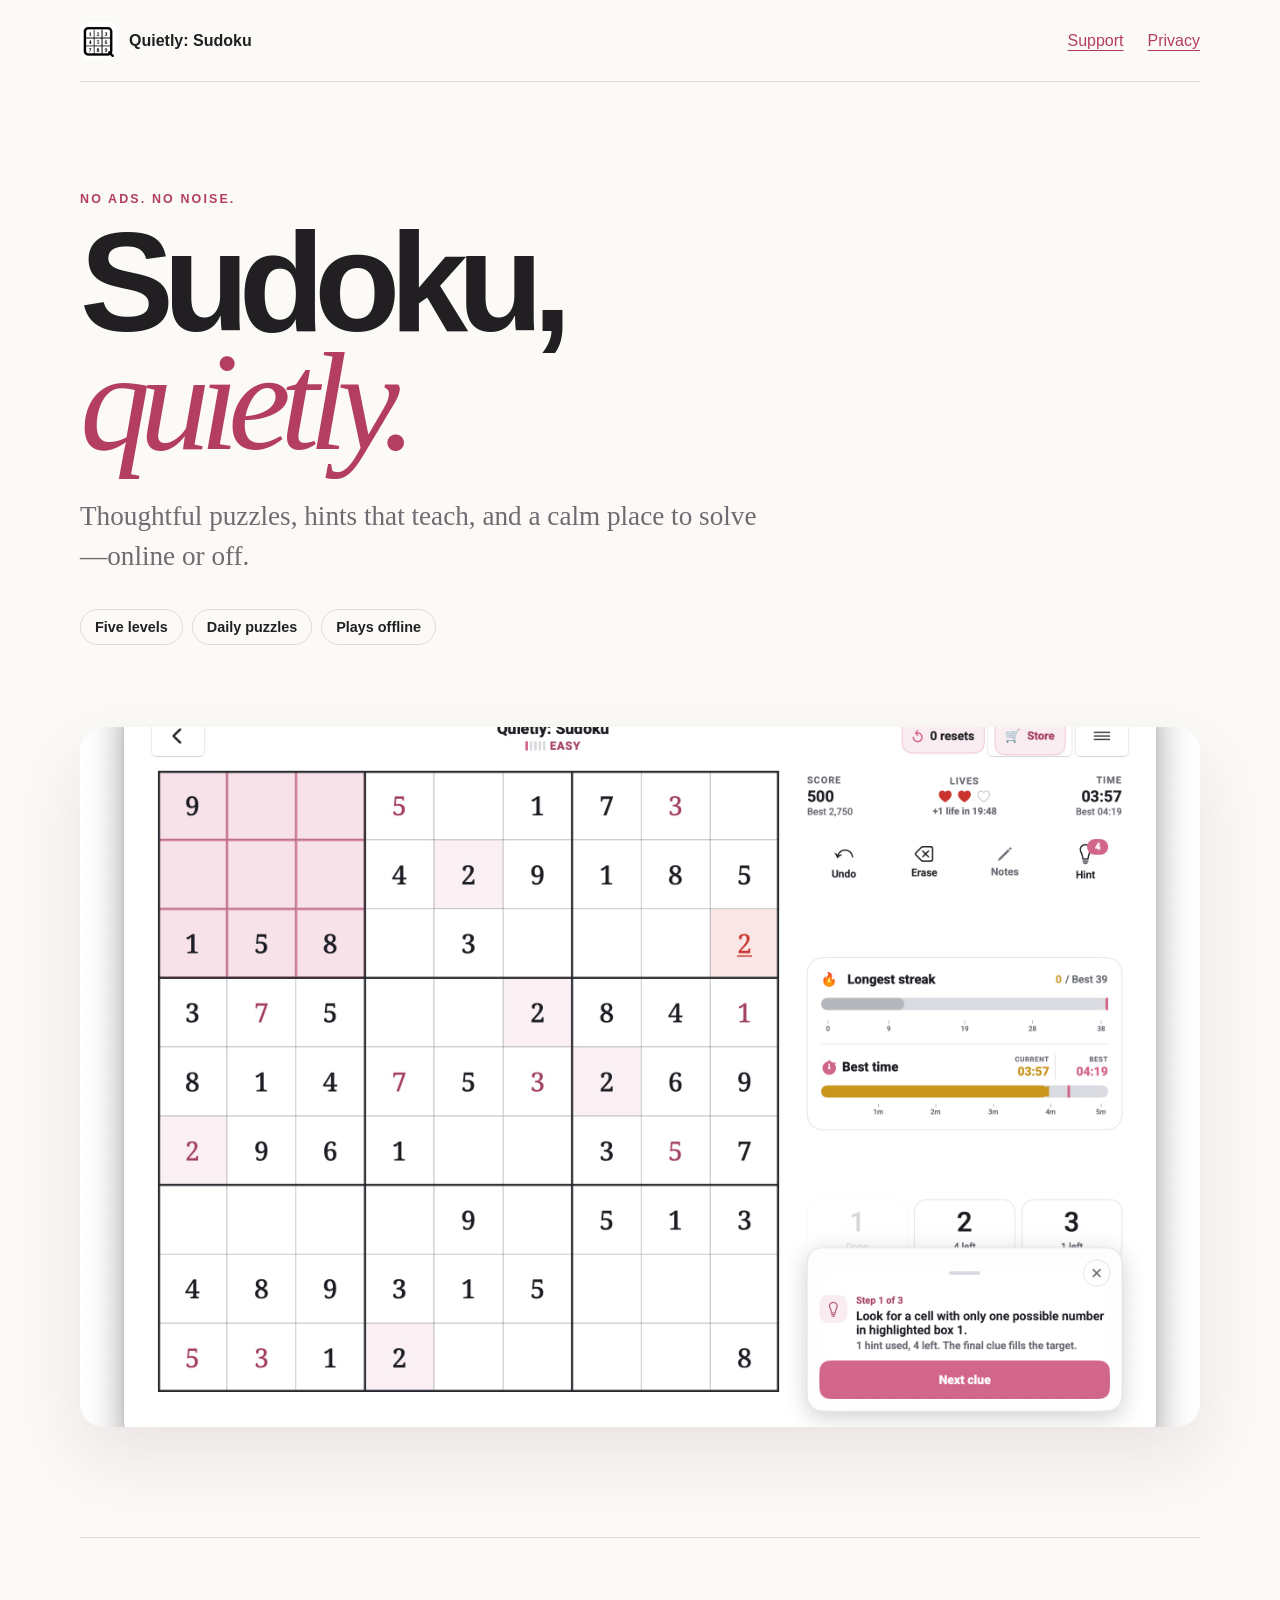
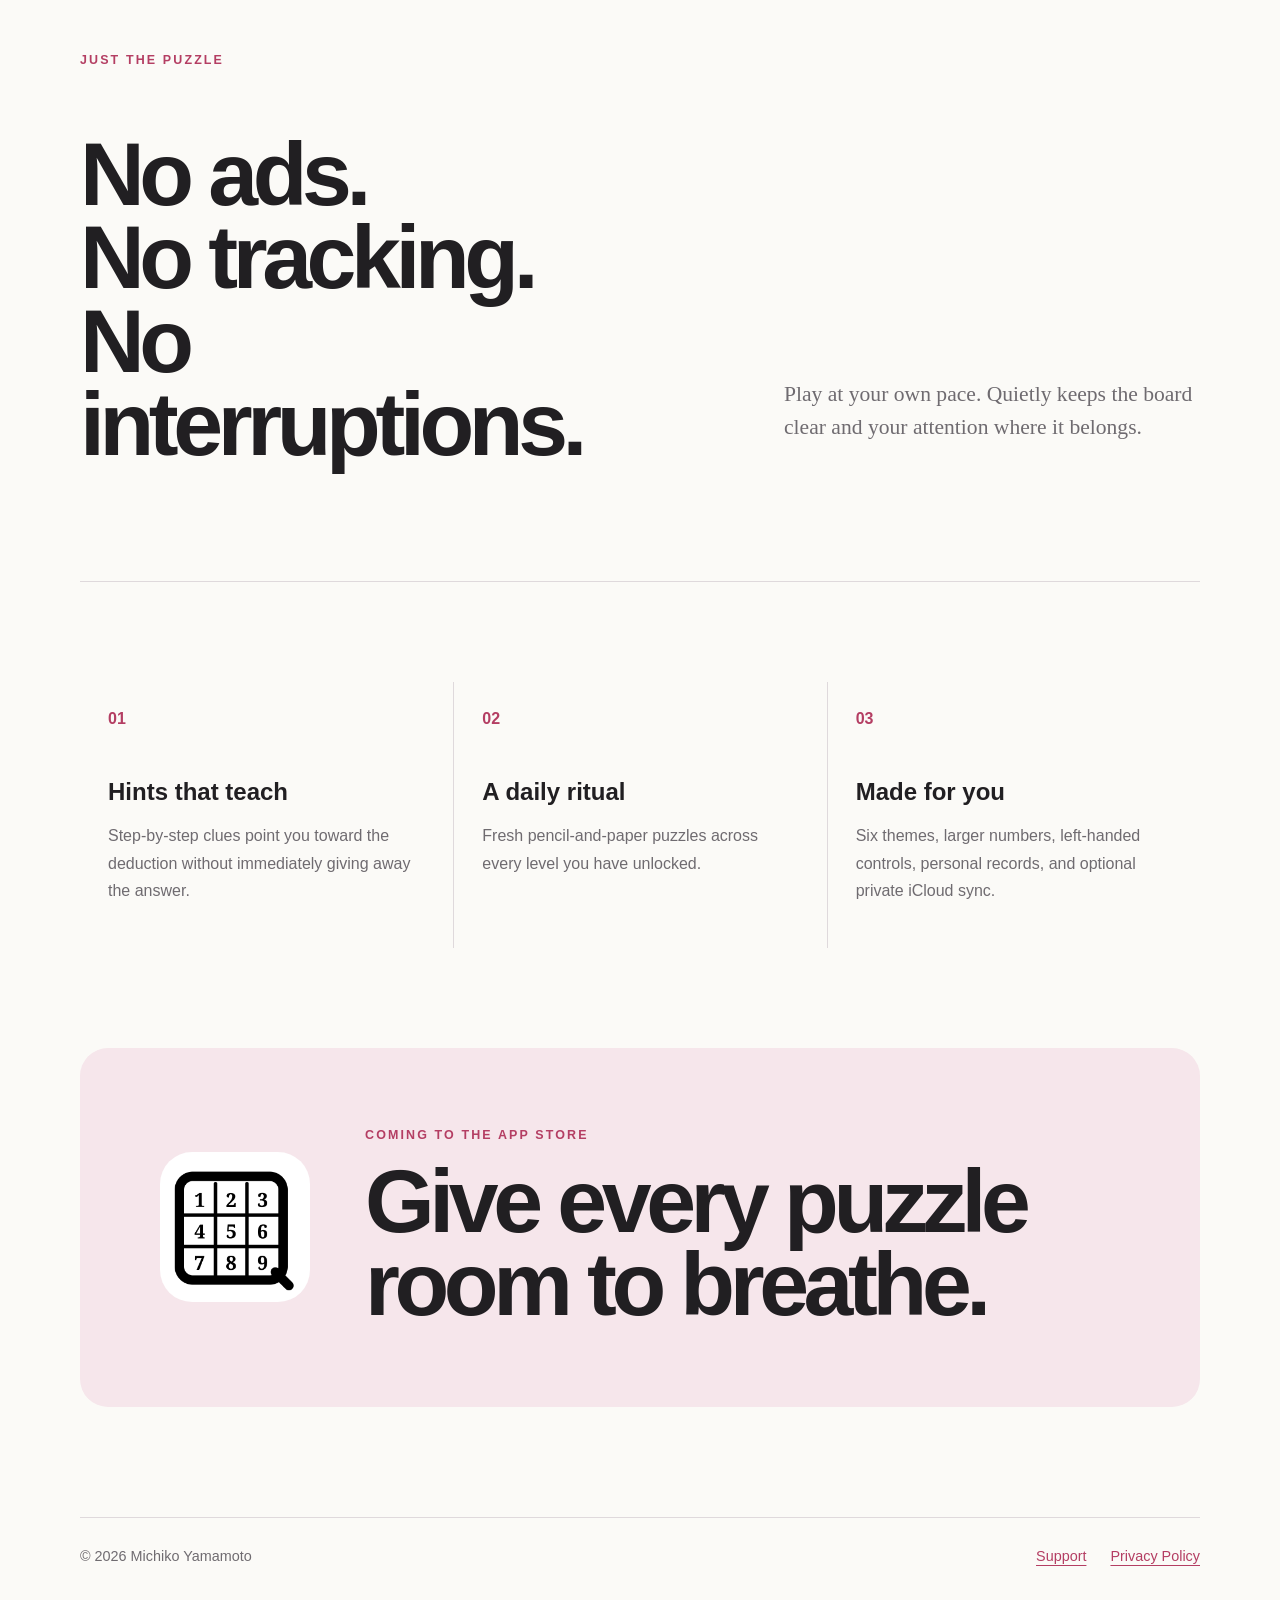
==== index.html @ ace7f901 "Add files via upload" ====
<!doctype html>
<html lang="en">
<head>
  <meta charset="utf-8">
  <meta name="viewport" content="width=device-width, initial-scale=1">
  <meta name="description" content="Quietly: Sudoku — thoughtful puzzles, helpful hints, and no ads.">
  <title>Quietly: Sudoku</title>
  <link rel="icon" href="assets/quietly-mark.png">
  <link rel="stylesheet" href="styles.css">
</head>
<body>
  <nav class="shell">
    <a class="brand" href="./"><img src="assets/quietly-mark.png" alt=""><span>Quietly: Sudoku</span></a>
    <div><a href="support/">Support</a><a href="privacy/">Privacy</a></div>
  </nav>

  <main>
    <header class="hero shell">
      <p class="eyebrow">NO ADS. NO NOISE.</p>
      <h1>Sudoku,<br><em>quietly.</em></h1>
      <p class="intro">Thoughtful puzzles, hints that teach, and a calm place to solve—online or off.</p>
      <div class="pills"><span>Five levels</span><span>Daily puzzles</span><span>Plays offline</span></div>
    </header>

    <section class="showcase shell" aria-label="Quietly Sudoku gameplay">
      <img src="assets/gameplay.jpg" alt="Quietly Sudoku game board with a progressive hint open">
    </section>

    <section class="promise shell">
      <p class="eyebrow">JUST THE PUZZLE</p>
      <h2>No ads.<br>No tracking.<br>No interruptions.</h2>
      <p>Play at your own pace. Quietly keeps the board clear and your attention where it belongs.</p>
    </section>

    <section class="features shell" aria-label="Features">
      <article><span>01</span><h3>Hints that teach</h3><p>Step-by-step clues point you toward the deduction without immediately giving away the answer.</p></article>
      <article><span>02</span><h3>A daily ritual</h3><p>Fresh pencil-and-paper puzzles across every level you have unlocked.</p></article>
      <article><span>03</span><h3>Made for you</h3><p>Six themes, larger numbers, left-handed controls, personal records, and optional private iCloud sync.</p></article>
    </section>

    <section class="closing shell">
      <img src="assets/quietly-mark.png" alt="Quietly Sudoku app icon">
      <div><p class="eyebrow">COMING TO THE APP STORE</p><h2>Give every puzzle<br>room to breathe.</h2></div>
    </section>
  </main>

  <footer class="shell"><span>© 2026 Michiko Yamamoto</span><div><a href="support/">Support</a><a href="privacy/">Privacy Policy</a></div></footer>
</body>
</html>
---- styles.css ----
:root{--paper:#fbfaf7;--ink:#211f22;--muted:#6f6b70;--pink:#b43e63;--soft:#f6e6eb;--line:#dfd9dc}*{box-sizing:border-box}html{scroll-behavior:smooth}body{margin:0;background:var(--paper);color:var(--ink);font-family:ui-sans-serif,-apple-system,BlinkMacSystemFont,"Segoe UI",sans-serif}.shell{width:min(1120px,calc(100% - 40px));margin-inline:auto}nav{height:82px;display:flex;align-items:center;justify-content:space-between;border-bottom:1px solid var(--line)}nav div,footer div{display:flex;gap:24px}a{color:var(--pink);text-underline-offset:4px}.brand{display:flex;align-items:center;gap:11px;color:var(--ink);text-decoration:none;font-weight:800}.brand img{width:38px;height:38px;border-radius:9px}.hero{padding:110px 0 82px}.eyebrow{margin:0 0 18px;color:var(--pink);font-size:.78rem;font-weight:900;letter-spacing:.17em}.hero h1,.text-page h1{max-width:900px;margin:0;font-size:clamp(4rem,11vw,8.8rem);line-height:.84;letter-spacing:-.075em}.hero h1 em{color:var(--pink);font-family:Georgia,serif;font-weight:400}.intro{max-width:700px;margin:34px 0 0;color:var(--muted);font-family:Georgia,serif;font-size:clamp(1.25rem,2.5vw,1.7rem);line-height:1.5}.pills{display:flex;flex-wrap:wrap;gap:9px;margin-top:32px}.pills span{border:1px solid var(--line);border-radius:999px;padding:9px 14px;font-weight:700;font-size:.9rem}.showcase{padding-bottom:110px}.showcase img{display:block;width:100%;border-radius:24px;box-shadow:0 30px 70px #6d42541f}.promise{display:grid;grid-template-columns:1.2fr .8fr;gap:80px;padding:115px 0;border-top:1px solid var(--line);border-bottom:1px solid var(--line)}.promise .eyebrow{grid-column:1/-1;margin-bottom:-40px}.promise h2,.closing h2{margin:0;font-size:clamp(3rem,7vw,6rem);line-height:.93;letter-spacing:-.06em}.promise>p:last-child{align-self:end;color:var(--muted);font-family:Georgia,serif;font-size:1.35rem;line-height:1.55}.features{display:grid;grid-template-columns:repeat(3,1fr);padding:100px 0}.features article{padding:28px;border-left:1px solid var(--line)}.features article:first-child{border-left:0}.features span{color:var(--pink);font-weight:900}.features h3{font-size:1.5rem;margin:50px 0 12px}.features p,.policy p,.faq p{color:var(--muted);line-height:1.7}.closing{display:flex;align-items:center;gap:55px;padding:80px;border-radius:28px;background:var(--soft);margin-bottom:110px}.closing img{width:150px;border-radius:32px}.text-page{max-width:880px;padding:95px 0 110px}.text-page header{padding-bottom:70px;border-bottom:1px solid var(--line)}.text-page h1{font-size:clamp(3.5rem,8vw,7rem)}.faq article,.policy section{padding-top:44px}.faq h2,.policy h2{font-size:1.45rem;margin:0 0 9px}.faq p,.policy p{font-family:Georgia,serif;font-size:1.08rem}.policy h2{margin-top:42px}.policy section>p:first-child{font-size:1.25rem;color:var(--ink)}footer{display:flex;justify-content:space-between;padding:30px 0 44px;border-top:1px solid var(--line);color:var(--muted);font-size:.9rem}@media(max-width:760px){.shell{width:min(100% - 28px,1120px)}nav{height:70px}.hero{padding:78px 0 58px}.showcase{padding-bottom:75px}.promise{grid-template-columns:1fr;gap:28px;padding:75px 0}.promise .eyebrow{margin:0}.features{grid-template-columns:1fr;padding:55px 0}.features article{border-left:0;border-top:1px solid var(--line);padding:30px 0}.features h3{margin-top:25px}.closing{padding:35px;gap:25px;align-items:flex-start;flex-direction:column}.closing img{width:90px}.text-page{padding:70px 0}footer{gap:18px;flex-direction:column}}
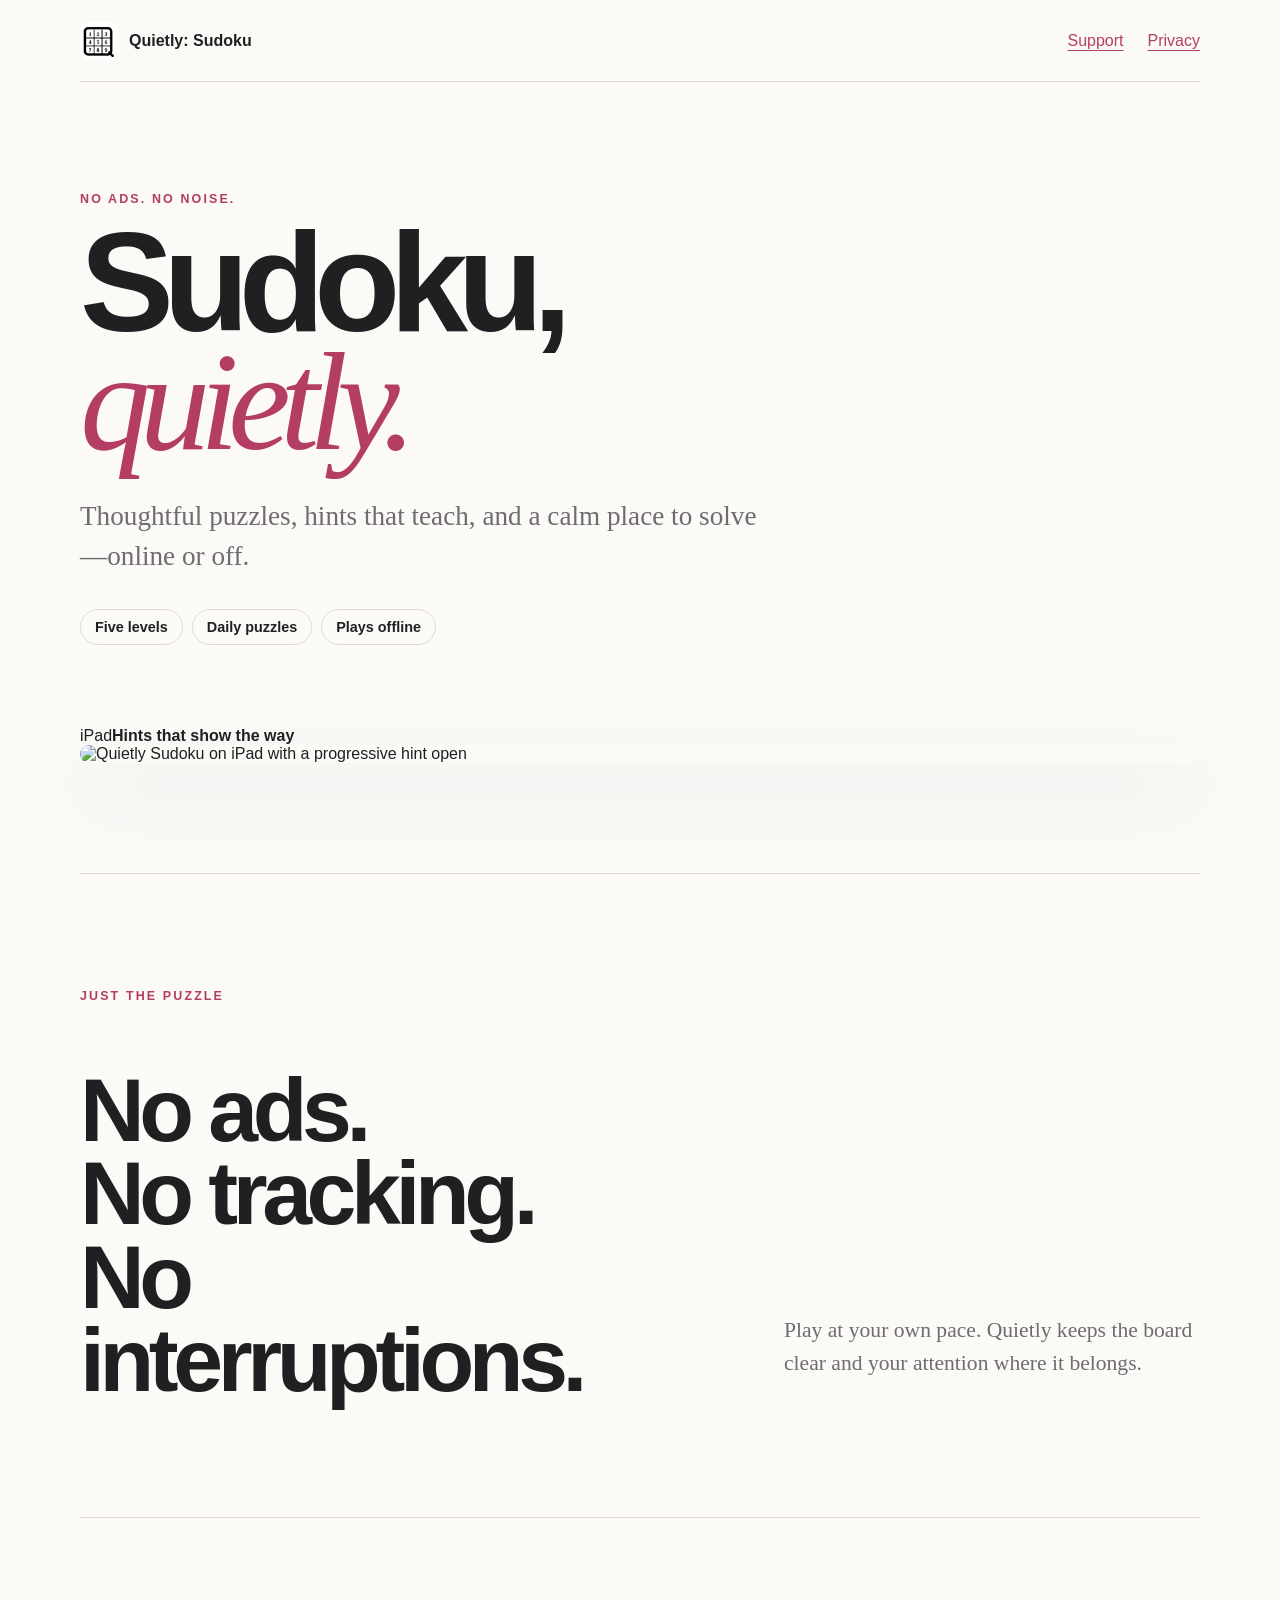
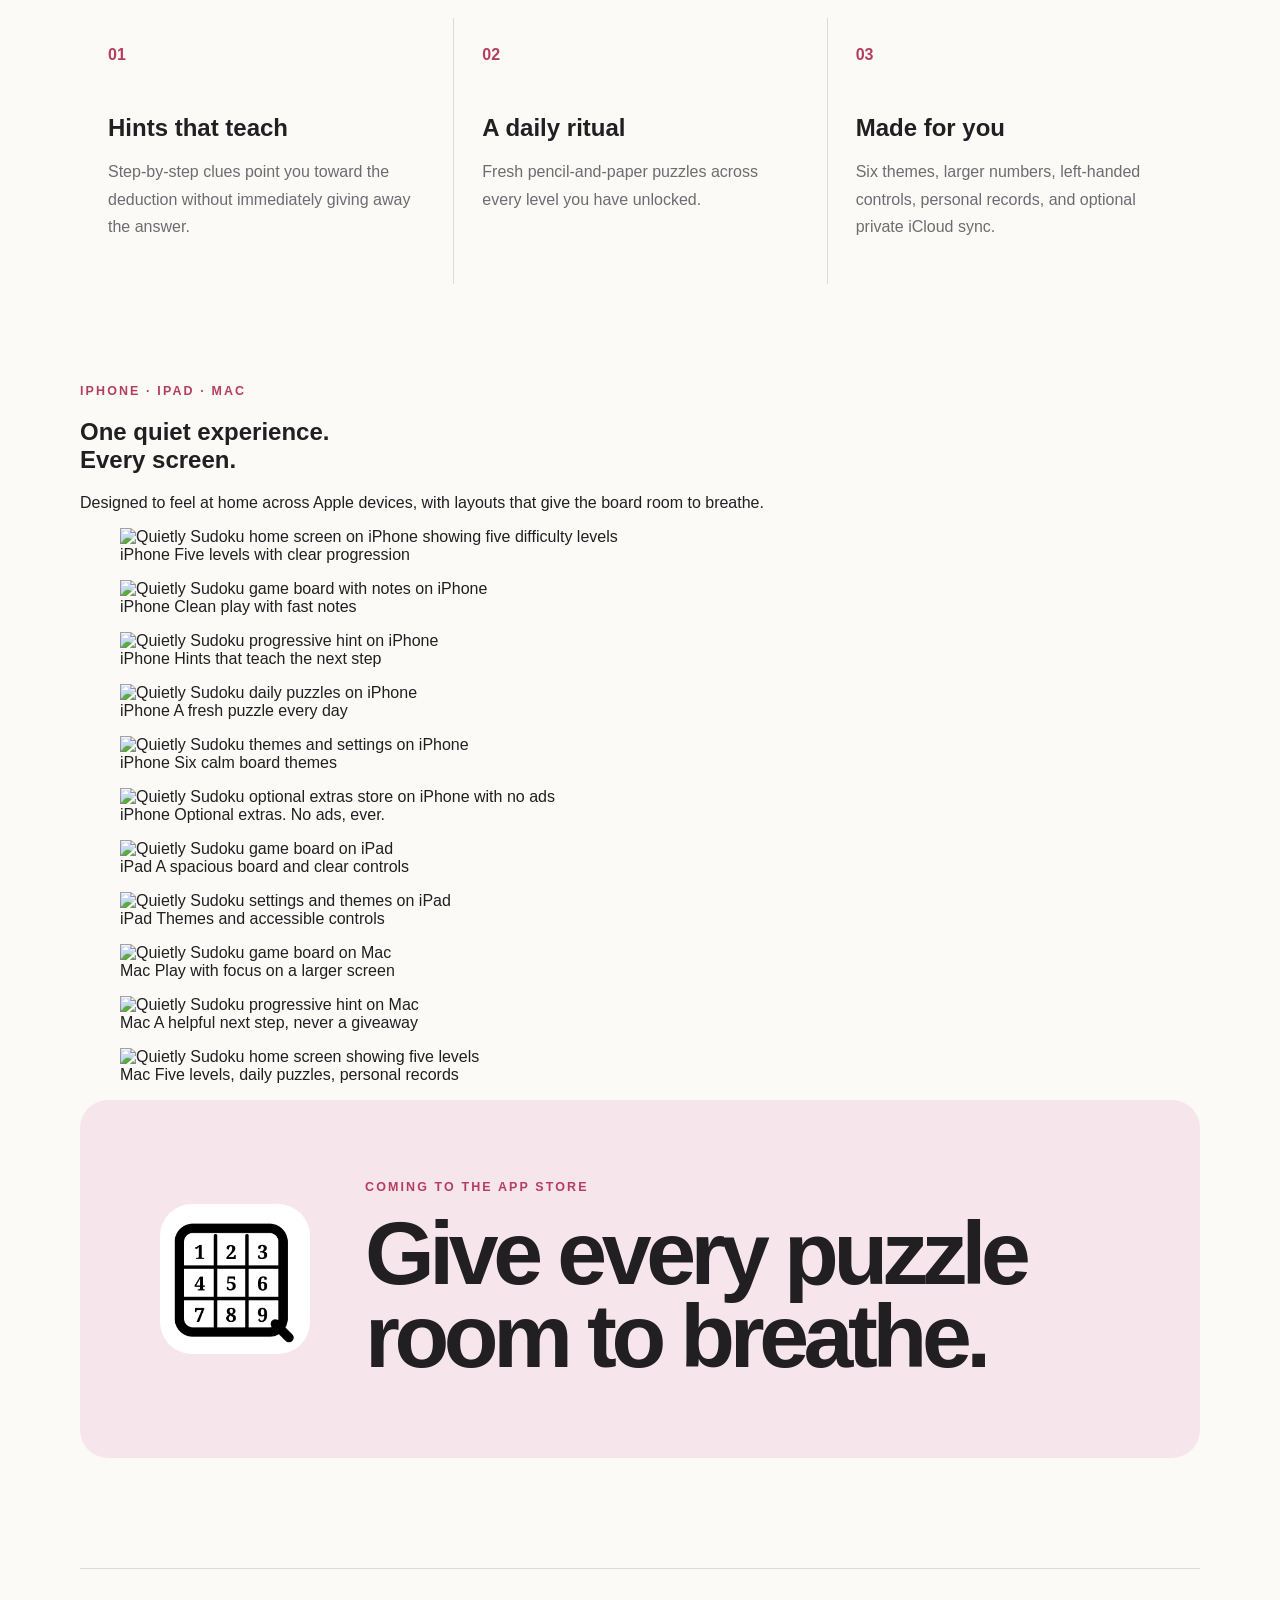
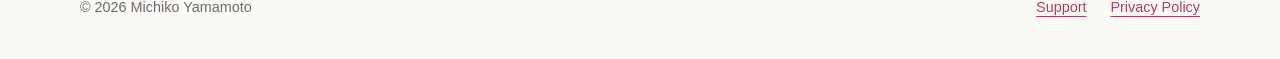
==== commit 0222f7cd: "Add files via upload" ====
--- a/index.html
+++ b/index.html
@@ -7,6 +7,7 @@
   <title>Quietly: Sudoku</title>
   <link rel="icon" href="assets/quietly-mark.png">
   <link rel="stylesheet" href="styles.css">
+  <link rel="stylesheet" href="phone-gallery.css">
 </head>
 <body>
   <nav class="shell">
@@ -23,7 +24,8 @@
     </header>
 
     <section class="showcase shell" aria-label="Quietly Sudoku gameplay">
-      <img src="assets/gameplay.jpg" alt="Quietly Sudoku game board with a progressive hint open">
+      <div class="shot-label"><span>iPad</span><strong>Hints that show the way</strong></div>
+      <img src="assets/screenshots/ipad-hint.png" alt="Quietly Sudoku on iPad with a progressive hint open">
     </section>
 
     <section class="promise shell">
@@ -38,6 +40,26 @@
       <article><span>03</span><h3>Made for you</h3><p>Six themes, larger numbers, left-handed controls, personal records, and optional private iCloud sync.</p></article>
     </section>
 
+    <section class="gallery shell" aria-labelledby="gallery-title">
+      <div class="gallery-heading">
+        <div><p class="eyebrow">IPHONE · IPAD · MAC</p><h2 id="gallery-title">One quiet experience.<br>Every screen.</h2></div>
+        <p>Designed to feel at home across Apple devices, with layouts that give the board room to breathe.</p>
+      </div>
+      <div class="gallery-grid">
+        <figure class="phone"><img src="assets/screenshots/iphone-home.png" alt="Quietly Sudoku home screen on iPhone showing five difficulty levels"><figcaption><span>iPhone</span> Five levels with clear progression</figcaption></figure>
+        <figure class="phone"><img src="assets/screenshots/iphone-game.png" alt="Quietly Sudoku game board with notes on iPhone"><figcaption><span>iPhone</span> Clean play with fast notes</figcaption></figure>
+        <figure class="phone"><img src="assets/screenshots/iphone-hint.png" alt="Quietly Sudoku progressive hint on iPhone"><figcaption><span>iPhone</span> Hints that teach the next step</figcaption></figure>
+        <figure class="phone"><img src="assets/screenshots/iphone-daily.png" alt="Quietly Sudoku daily puzzles on iPhone"><figcaption><span>iPhone</span> A fresh puzzle every day</figcaption></figure>
+        <figure class="phone"><img src="assets/screenshots/iphone-settings.png" alt="Quietly Sudoku themes and settings on iPhone"><figcaption><span>iPhone</span> Six calm board themes</figcaption></figure>
+        <figure class="phone"><img src="assets/screenshots/iphone-store.png" alt="Quietly Sudoku optional extras store on iPhone with no ads"><figcaption><span>iPhone</span> Optional extras. No ads, ever.</figcaption></figure>
+        <figure><img src="assets/screenshots/ipad-game.png" alt="Quietly Sudoku game board on iPad"><figcaption><span>iPad</span> A spacious board and clear controls</figcaption></figure>
+        <figure><img src="assets/screenshots/ipad-settings.png" alt="Quietly Sudoku settings and themes on iPad"><figcaption><span>iPad</span> Themes and accessible controls</figcaption></figure>
+        <figure><img src="assets/screenshots/mac-game.png" alt="Quietly Sudoku game board on Mac"><figcaption><span>Mac</span> Play with focus on a larger screen</figcaption></figure>
+        <figure><img src="assets/screenshots/mac-hint.png" alt="Quietly Sudoku progressive hint on Mac"><figcaption><span>Mac</span> A helpful next step, never a giveaway</figcaption></figure>
+        <figure class="tall"><img src="assets/screenshots/mac-home.png" alt="Quietly Sudoku home screen showing five levels"><figcaption><span>Mac</span> Five levels, daily puzzles, personal records</figcaption></figure>
+      </div>
+    </section>
+
     <section class="closing shell">
       <img src="assets/quietly-mark.png" alt="Quietly Sudoku app icon">
       <div><p class="eyebrow">COMING TO THE APP STORE</p><h2>Give every puzzle<br>room to breathe.</h2></div>
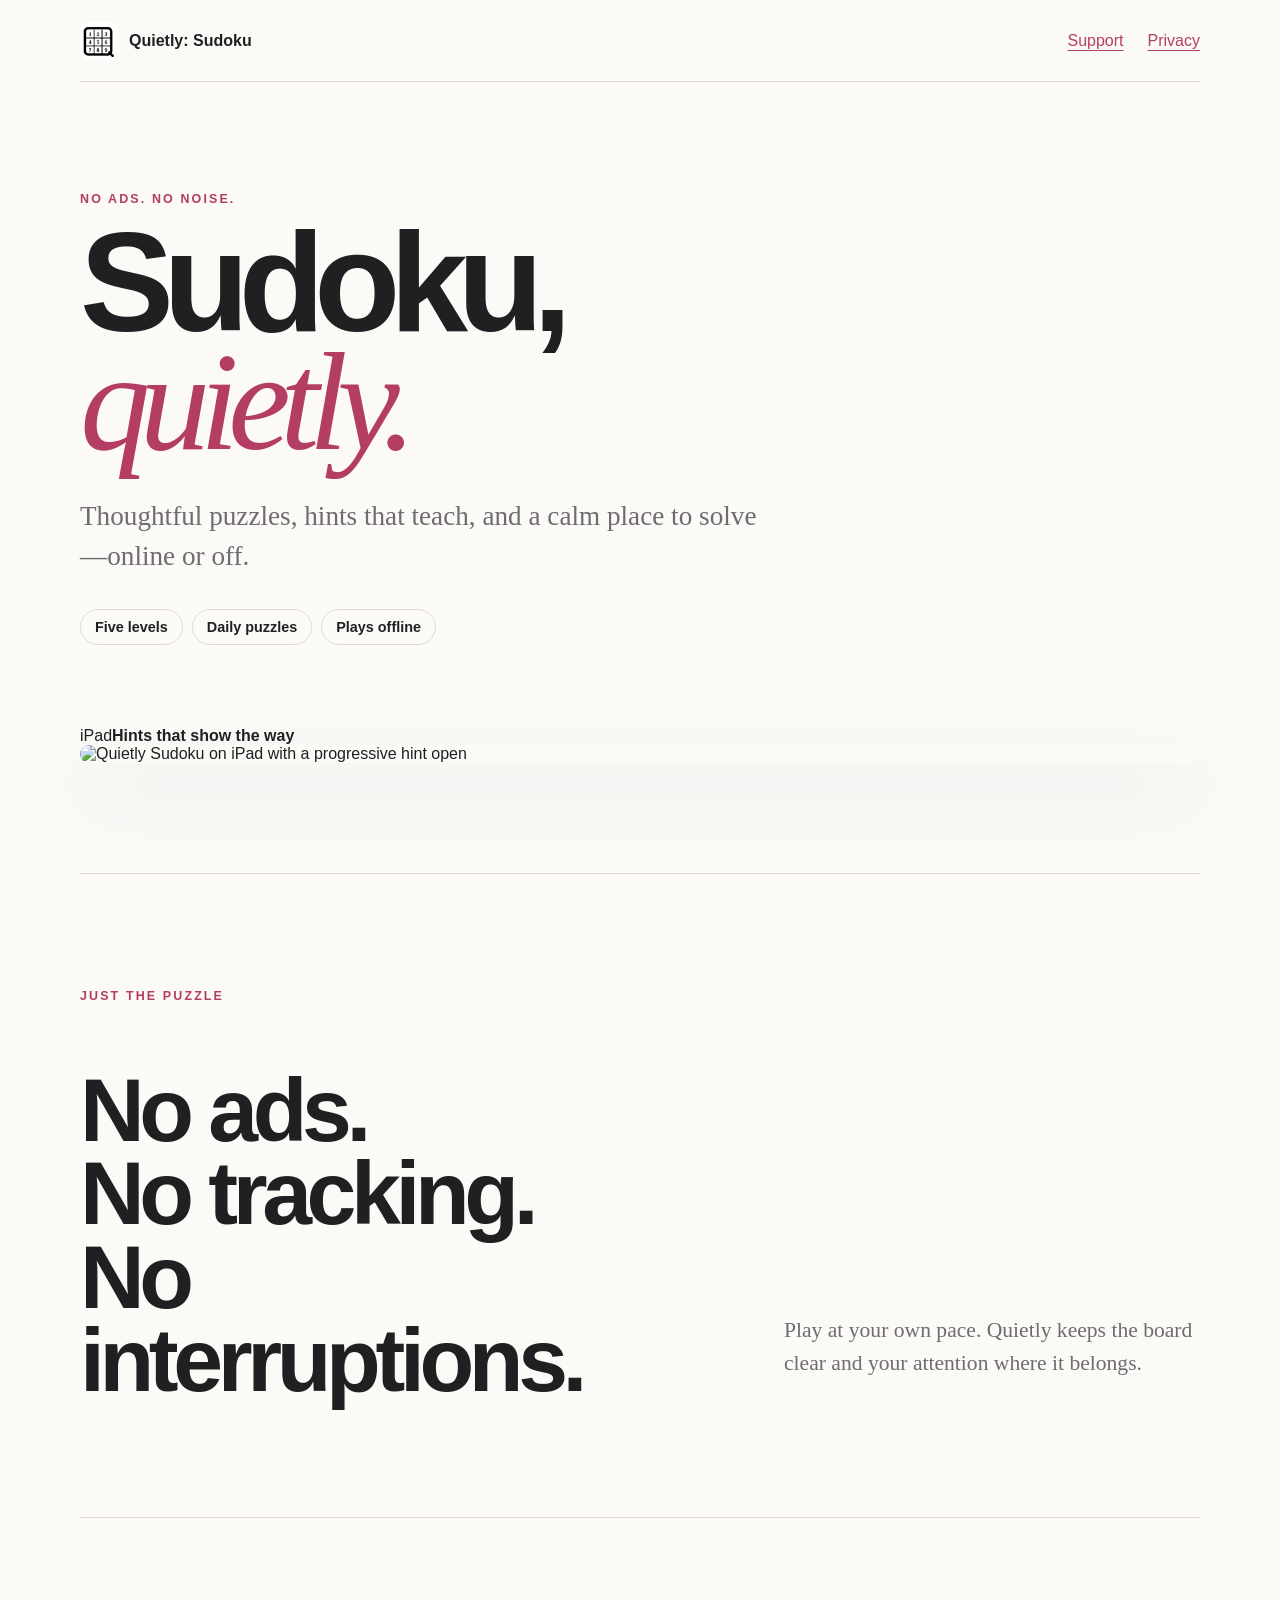
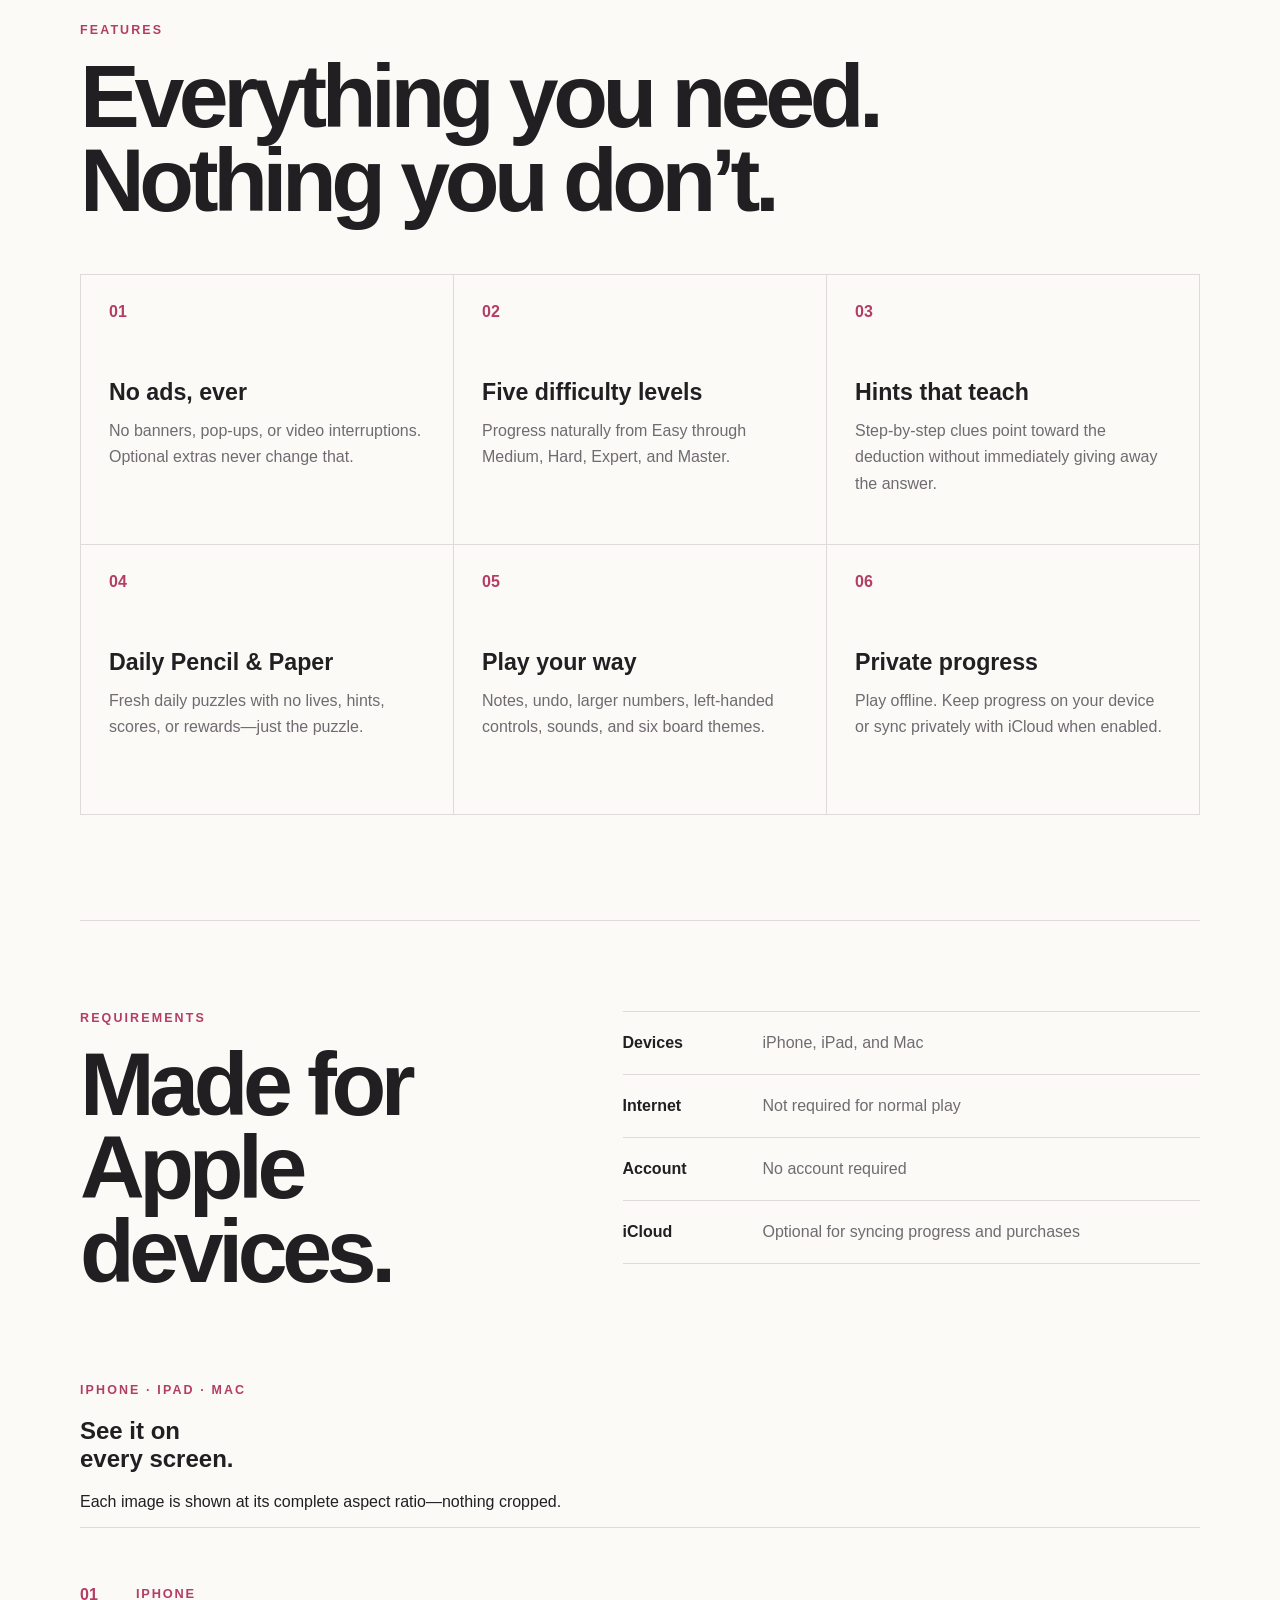
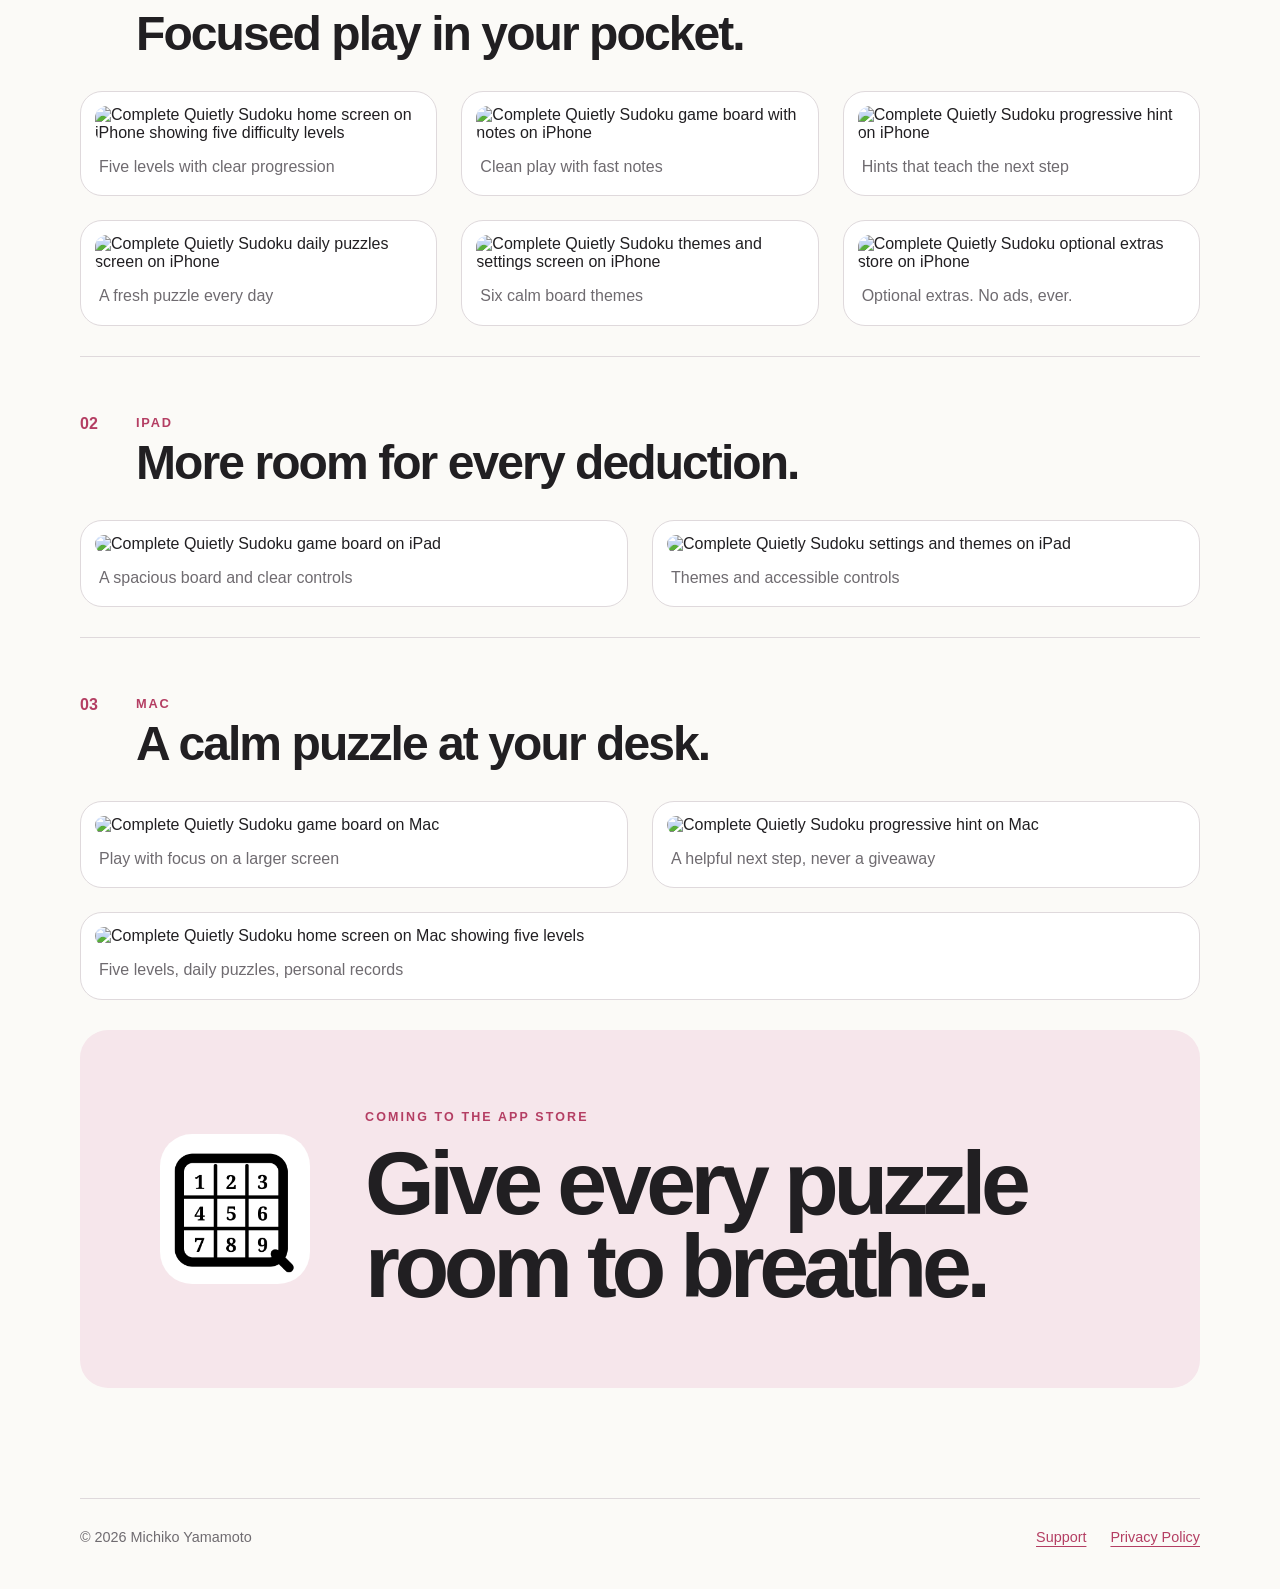
==== commit 97849c47: "Add files via upload" ====
--- a/index.html
+++ b/index.html
@@ -34,30 +34,62 @@
       <p>Play at your own pace. Quietly keeps the board clear and your attention where it belongs.</p>
     </section>
 
-    <section class="features shell" aria-label="Features">
-      <article><span>01</span><h3>Hints that teach</h3><p>Step-by-step clues point you toward the deduction without immediately giving away the answer.</p></article>
-      <article><span>02</span><h3>A daily ritual</h3><p>Fresh pencil-and-paper puzzles across every level you have unlocked.</p></article>
-      <article><span>03</span><h3>Made for you</h3><p>Six themes, larger numbers, left-handed controls, personal records, and optional private iCloud sync.</p></article>
+    <section class="feature-section shell" aria-labelledby="features-title">
+      <div class="section-heading">
+        <p class="eyebrow">FEATURES</p>
+        <h2 id="features-title">Everything you need.<br>Nothing you don’t.</h2>
+      </div>
+      <div class="feature-grid">
+        <article><span>01</span><h3>No ads, ever</h3><p>No banners, pop-ups, or video interruptions. Optional extras never change that.</p></article>
+        <article><span>02</span><h3>Five difficulty levels</h3><p>Progress naturally from Easy through Medium, Hard, Expert, and Master.</p></article>
+        <article><span>03</span><h3>Hints that teach</h3><p>Step-by-step clues point toward the deduction without immediately giving away the answer.</p></article>
+        <article><span>04</span><h3>Daily Pencil &amp; Paper</h3><p>Fresh daily puzzles with no lives, hints, scores, or rewards—just the puzzle.</p></article>
+        <article><span>05</span><h3>Play your way</h3><p>Notes, undo, larger numbers, left-handed controls, sounds, and six board themes.</p></article>
+        <article><span>06</span><h3>Private progress</h3><p>Play offline. Keep progress on your device or sync privately with iCloud when enabled.</p></article>
+      </div>
+    </section>
+
+    <section class="requirements shell" aria-labelledby="requirements-title">
+      <div><p class="eyebrow">REQUIREMENTS</p><h2 id="requirements-title">Made for Apple devices.</h2></div>
+      <ul>
+        <li><strong>Devices</strong><span>iPhone, iPad, and Mac</span></li>
+        <li><strong>Internet</strong><span>Not required for normal play</span></li>
+        <li><strong>Account</strong><span>No account required</span></li>
+        <li><strong>iCloud</strong><span>Optional for syncing progress and purchases</span></li>
+      </ul>
     </section>
 
     <section class="gallery shell" aria-labelledby="gallery-title">
-      <div class="gallery-heading">
-        <div><p class="eyebrow">IPHONE · IPAD · MAC</p><h2 id="gallery-title">One quiet experience.<br>Every screen.</h2></div>
-        <p>Designed to feel at home across Apple devices, with layouts that give the board room to breathe.</p>
-      </div>
-      <div class="gallery-grid">
-        <figure class="phone"><img src="assets/screenshots/iphone-home.png" alt="Quietly Sudoku home screen on iPhone showing five difficulty levels"><figcaption><span>iPhone</span> Five levels with clear progression</figcaption></figure>
-        <figure class="phone"><img src="assets/screenshots/iphone-game.png" alt="Quietly Sudoku game board with notes on iPhone"><figcaption><span>iPhone</span> Clean play with fast notes</figcaption></figure>
-        <figure class="phone"><img src="assets/screenshots/iphone-hint.png" alt="Quietly Sudoku progressive hint on iPhone"><figcaption><span>iPhone</span> Hints that teach the next step</figcaption></figure>
-        <figure class="phone"><img src="assets/screenshots/iphone-daily.png" alt="Quietly Sudoku daily puzzles on iPhone"><figcaption><span>iPhone</span> A fresh puzzle every day</figcaption></figure>
-        <figure class="phone"><img src="assets/screenshots/iphone-settings.png" alt="Quietly Sudoku themes and settings on iPhone"><figcaption><span>iPhone</span> Six calm board themes</figcaption></figure>
-        <figure class="phone"><img src="assets/screenshots/iphone-store.png" alt="Quietly Sudoku optional extras store on iPhone with no ads"><figcaption><span>iPhone</span> Optional extras. No ads, ever.</figcaption></figure>
-        <figure><img src="assets/screenshots/ipad-game.png" alt="Quietly Sudoku game board on iPad"><figcaption><span>iPad</span> A spacious board and clear controls</figcaption></figure>
-        <figure><img src="assets/screenshots/ipad-settings.png" alt="Quietly Sudoku settings and themes on iPad"><figcaption><span>iPad</span> Themes and accessible controls</figcaption></figure>
-        <figure><img src="assets/screenshots/mac-game.png" alt="Quietly Sudoku game board on Mac"><figcaption><span>Mac</span> Play with focus on a larger screen</figcaption></figure>
-        <figure><img src="assets/screenshots/mac-hint.png" alt="Quietly Sudoku progressive hint on Mac"><figcaption><span>Mac</span> A helpful next step, never a giveaway</figcaption></figure>
-        <figure class="tall"><img src="assets/screenshots/mac-home.png" alt="Quietly Sudoku home screen showing five levels"><figcaption><span>Mac</span> Five levels, daily puzzles, personal records</figcaption></figure>
-      </div>
+      <div class="gallery-heading"><div><p class="eyebrow">IPHONE · IPAD · MAC</p><h2 id="gallery-title">See it on<br>every screen.</h2></div><p>Each image is shown at its complete aspect ratio—nothing cropped.</p></div>
+
+      <section class="device-group" aria-labelledby="iphone-title">
+        <div class="device-heading"><span>01</span><div><p>iPhone</p><h3 id="iphone-title">Focused play in your pocket.</h3></div></div>
+        <div class="phone-grid">
+          <figure><img loading="lazy" src="assets/screenshots/iphone-home.png" alt="Complete Quietly Sudoku home screen on iPhone showing five difficulty levels"><figcaption>Five levels with clear progression</figcaption></figure>
+          <figure><img loading="lazy" src="assets/screenshots/iphone-game.png" alt="Complete Quietly Sudoku game board with notes on iPhone"><figcaption>Clean play with fast notes</figcaption></figure>
+          <figure><img loading="lazy" src="assets/screenshots/iphone-hint.png" alt="Complete Quietly Sudoku progressive hint on iPhone"><figcaption>Hints that teach the next step</figcaption></figure>
+          <figure><img loading="lazy" src="assets/screenshots/iphone-daily.png" alt="Complete Quietly Sudoku daily puzzles screen on iPhone"><figcaption>A fresh puzzle every day</figcaption></figure>
+          <figure><img loading="lazy" src="assets/screenshots/iphone-settings.png" alt="Complete Quietly Sudoku themes and settings screen on iPhone"><figcaption>Six calm board themes</figcaption></figure>
+          <figure><img loading="lazy" src="assets/screenshots/iphone-store.png" alt="Complete Quietly Sudoku optional extras store on iPhone"><figcaption>Optional extras. No ads, ever.</figcaption></figure>
+        </div>
+      </section>
+
+      <section class="device-group" aria-labelledby="ipad-title">
+        <div class="device-heading"><span>02</span><div><p>iPad</p><h3 id="ipad-title">More room for every deduction.</h3></div></div>
+        <div class="wide-grid">
+          <figure><img loading="lazy" src="assets/screenshots/ipad-game.png" alt="Complete Quietly Sudoku game board on iPad"><figcaption>A spacious board and clear controls</figcaption></figure>
+          <figure><img loading="lazy" src="assets/screenshots/ipad-settings.png" alt="Complete Quietly Sudoku settings and themes on iPad"><figcaption>Themes and accessible controls</figcaption></figure>
+        </div>
+      </section>
+
+      <section class="device-group" aria-labelledby="mac-title">
+        <div class="device-heading"><span>03</span><div><p>Mac</p><h3 id="mac-title">A calm puzzle at your desk.</h3></div></div>
+        <div class="wide-grid">
+          <figure><img loading="lazy" src="assets/screenshots/mac-game.png" alt="Complete Quietly Sudoku game board on Mac"><figcaption>Play with focus on a larger screen</figcaption></figure>
+          <figure><img loading="lazy" src="assets/screenshots/mac-hint.png" alt="Complete Quietly Sudoku progressive hint on Mac"><figcaption>A helpful next step, never a giveaway</figcaption></figure>
+          <figure class="wide"><img loading="lazy" src="assets/screenshots/mac-home.png" alt="Complete Quietly Sudoku home screen on Mac showing five levels"><figcaption>Five levels, daily puzzles, personal records</figcaption></figure>
+        </div>
+      </section>
     </section>
 
     <section class="closing shell">
--- a/phone-gallery.css
+++ b/phone-gallery.css
@@ -0,0 +1,182 @@
+.feature-section {
+  padding: 105px 0;
+}
+
+.section-heading {
+  max-width: 850px;
+  margin-bottom: 52px;
+}
+
+.section-heading h2,
+.requirements h2 {
+  margin: 0;
+  font-size: clamp(3rem, 7vw, 6rem);
+  line-height: .93;
+  letter-spacing: -.06em;
+}
+
+.feature-grid {
+  display: grid;
+  grid-template-columns: repeat(3, minmax(0, 1fr));
+  border-top: 1px solid var(--line);
+  border-left: 1px solid var(--line);
+}
+
+.feature-grid article {
+  min-height: 270px;
+  padding: 28px;
+  border-right: 1px solid var(--line);
+  border-bottom: 1px solid var(--line);
+}
+
+.feature-grid article > span,
+.device-heading > span {
+  color: var(--pink);
+  font-weight: 900;
+}
+
+.feature-grid h3 {
+  margin: 58px 0 12px;
+  font-size: 1.45rem;
+}
+
+.feature-grid p {
+  margin: 0;
+  color: var(--muted);
+  line-height: 1.65;
+}
+
+.requirements {
+  display: grid;
+  grid-template-columns: .9fr 1.1fr;
+  gap: 70px;
+  padding: 90px 0;
+  border-top: 1px solid var(--line);
+}
+
+.requirements ul {
+  margin: 0;
+  padding: 0;
+  list-style: none;
+  border-top: 1px solid var(--line);
+}
+
+.requirements li {
+  display: grid;
+  grid-template-columns: 120px 1fr;
+  gap: 20px;
+  padding: 22px 0;
+  border-bottom: 1px solid var(--line);
+}
+
+.requirements li span {
+  color: var(--muted);
+}
+
+.device-group {
+  padding: 58px 0 30px;
+  border-top: 1px solid var(--line);
+}
+
+.device-heading {
+  display: grid;
+  grid-template-columns: 42px 1fr;
+  gap: 14px;
+  align-items: start;
+  margin-bottom: 30px;
+}
+
+.device-heading p {
+  margin: 0 0 5px;
+  color: var(--pink);
+  font-size: .8rem;
+  font-weight: 900;
+  letter-spacing: .14em;
+  text-transform: uppercase;
+}
+
+.device-heading h3 {
+  margin: 0;
+  font-size: clamp(1.8rem, 4vw, 3rem);
+  letter-spacing: -.04em;
+}
+
+.phone-grid,
+.wide-grid {
+  display: grid;
+  gap: 24px;
+}
+
+.phone-grid {
+  grid-template-columns: repeat(3, minmax(0, 1fr));
+}
+
+.wide-grid {
+  grid-template-columns: repeat(2, minmax(0, 1fr));
+}
+
+.device-group figure {
+  min-width: 0;
+  margin: 0;
+  padding: 14px;
+  overflow: visible;
+  background: #fff;
+  border: 1px solid var(--line);
+  border-radius: 22px;
+}
+
+.device-group figure.wide {
+  grid-column: 1 / -1;
+}
+
+.device-group img {
+  display: block;
+  width: 100%;
+  height: auto;
+  max-height: none;
+  object-fit: contain;
+  object-position: center;
+  border-radius: 12px;
+}
+
+.device-group figcaption {
+  padding: 14px 4px 3px;
+  color: var(--muted);
+  line-height: 1.4;
+}
+
+@media (max-width: 900px) {
+  .feature-grid,
+  .phone-grid {
+    grid-template-columns: repeat(2, minmax(0, 1fr));
+  }
+
+  .requirements {
+    grid-template-columns: 1fr;
+    gap: 40px;
+  }
+}
+
+@media (max-width: 620px) {
+  .feature-section {
+    padding: 75px 0;
+  }
+
+  .feature-grid,
+  .phone-grid,
+  .wide-grid {
+    grid-template-columns: 1fr;
+  }
+
+  .feature-grid article {
+    min-height: 220px;
+  }
+
+  .device-group figure.wide {
+    grid-column: auto;
+  }
+
+  .requirements li {
+    grid-template-columns: 95px 1fr;
+  }
+}
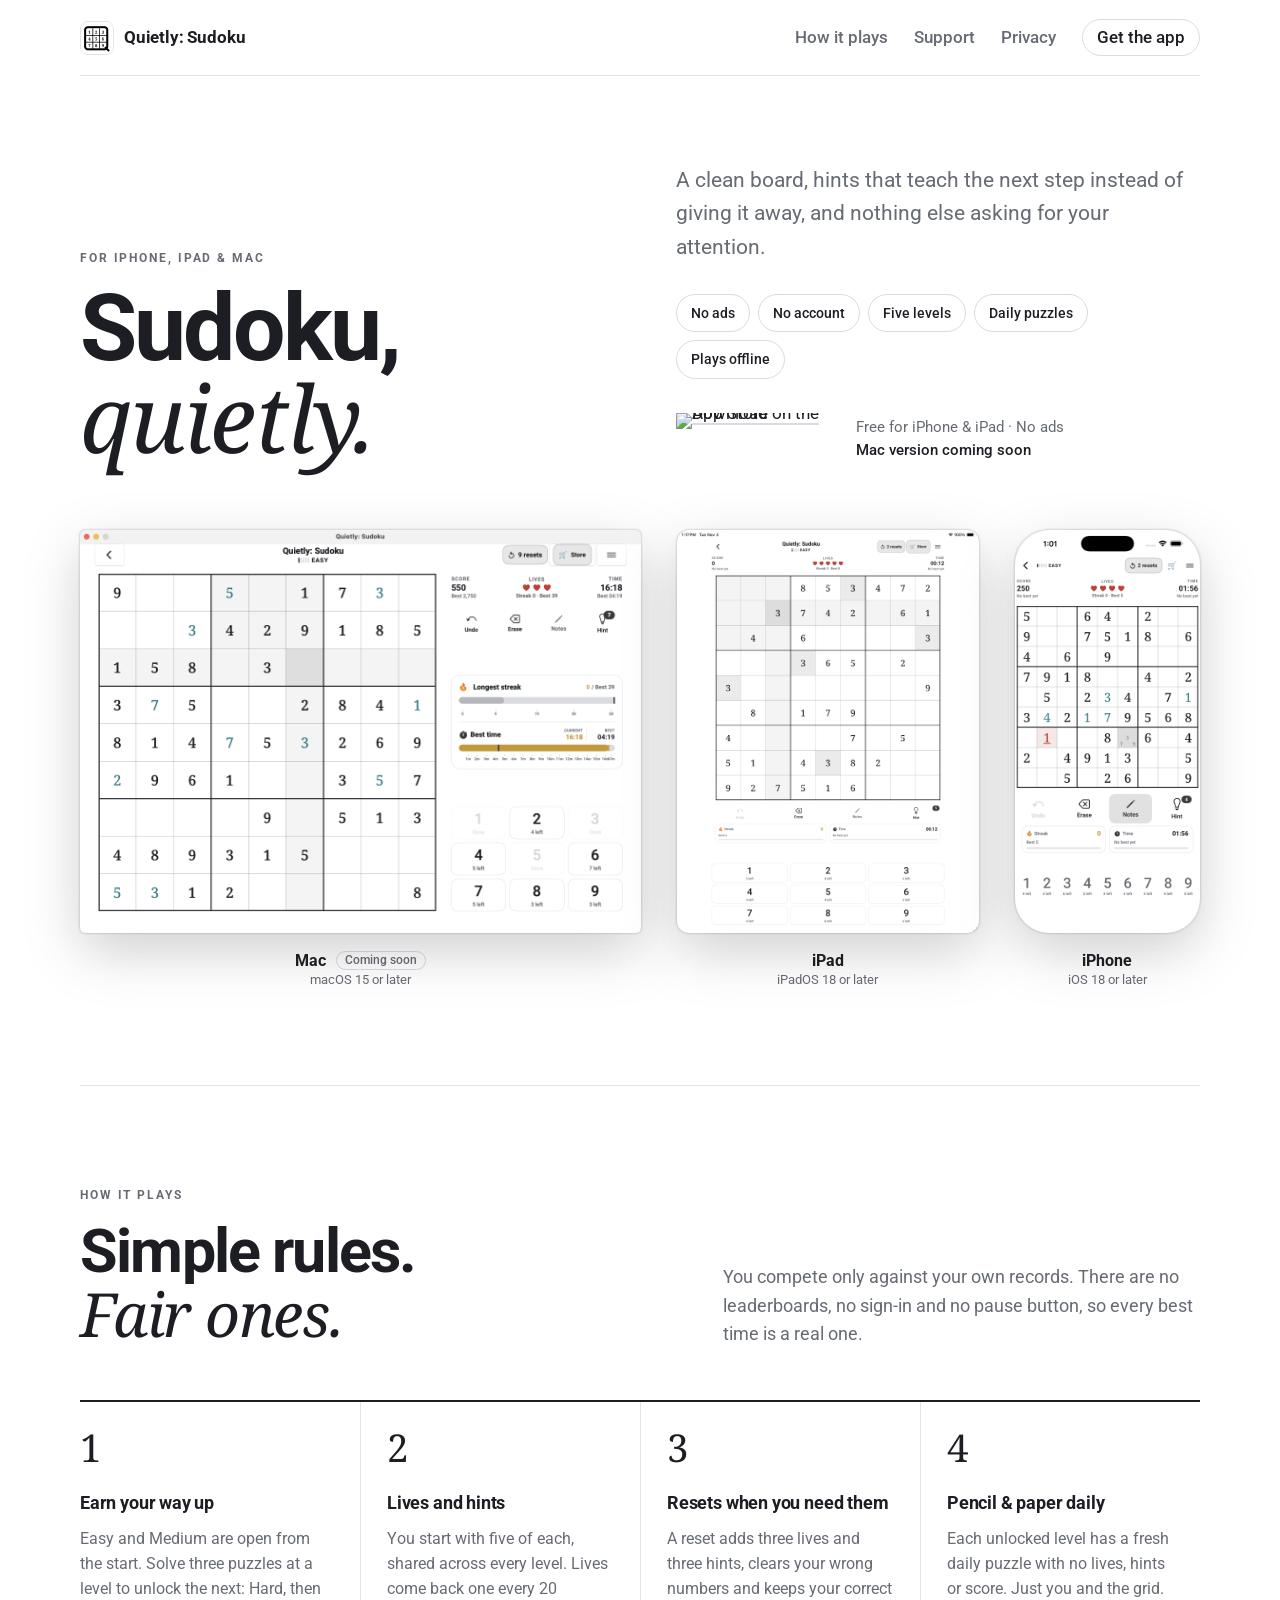
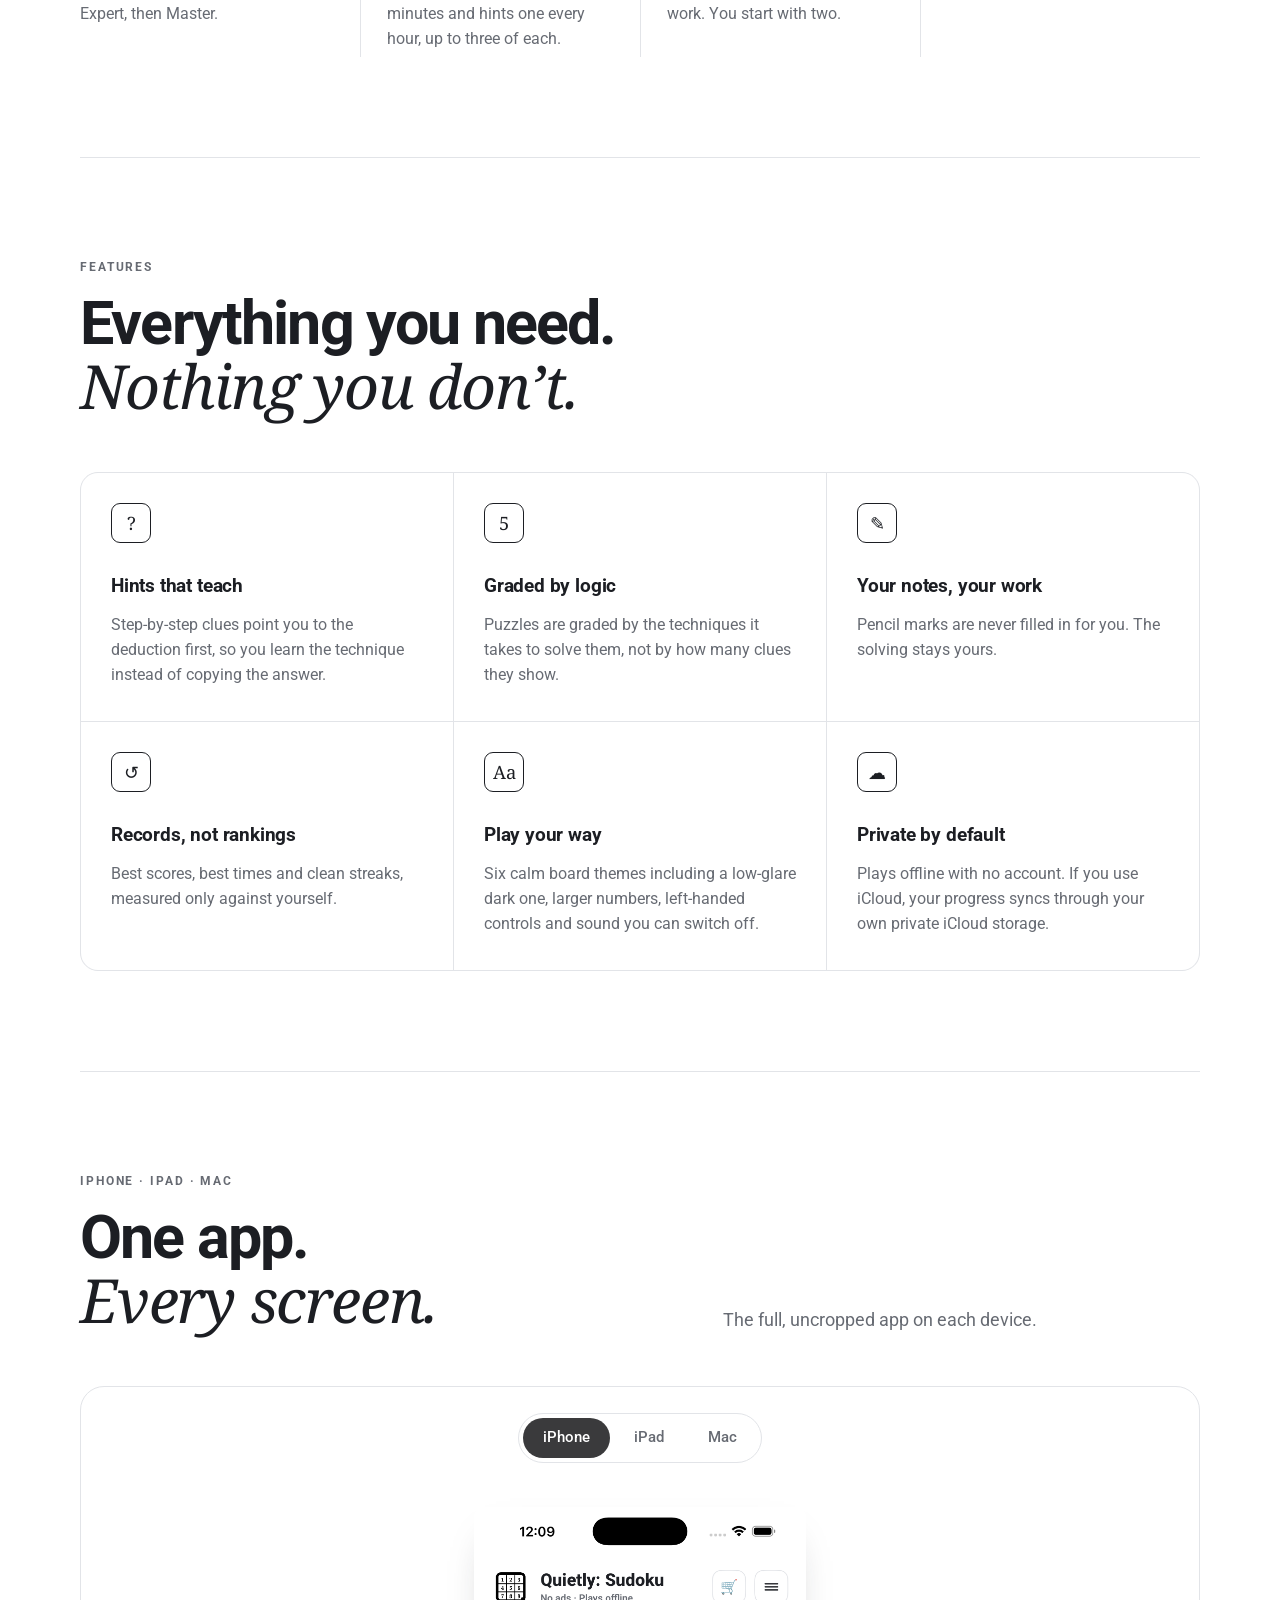
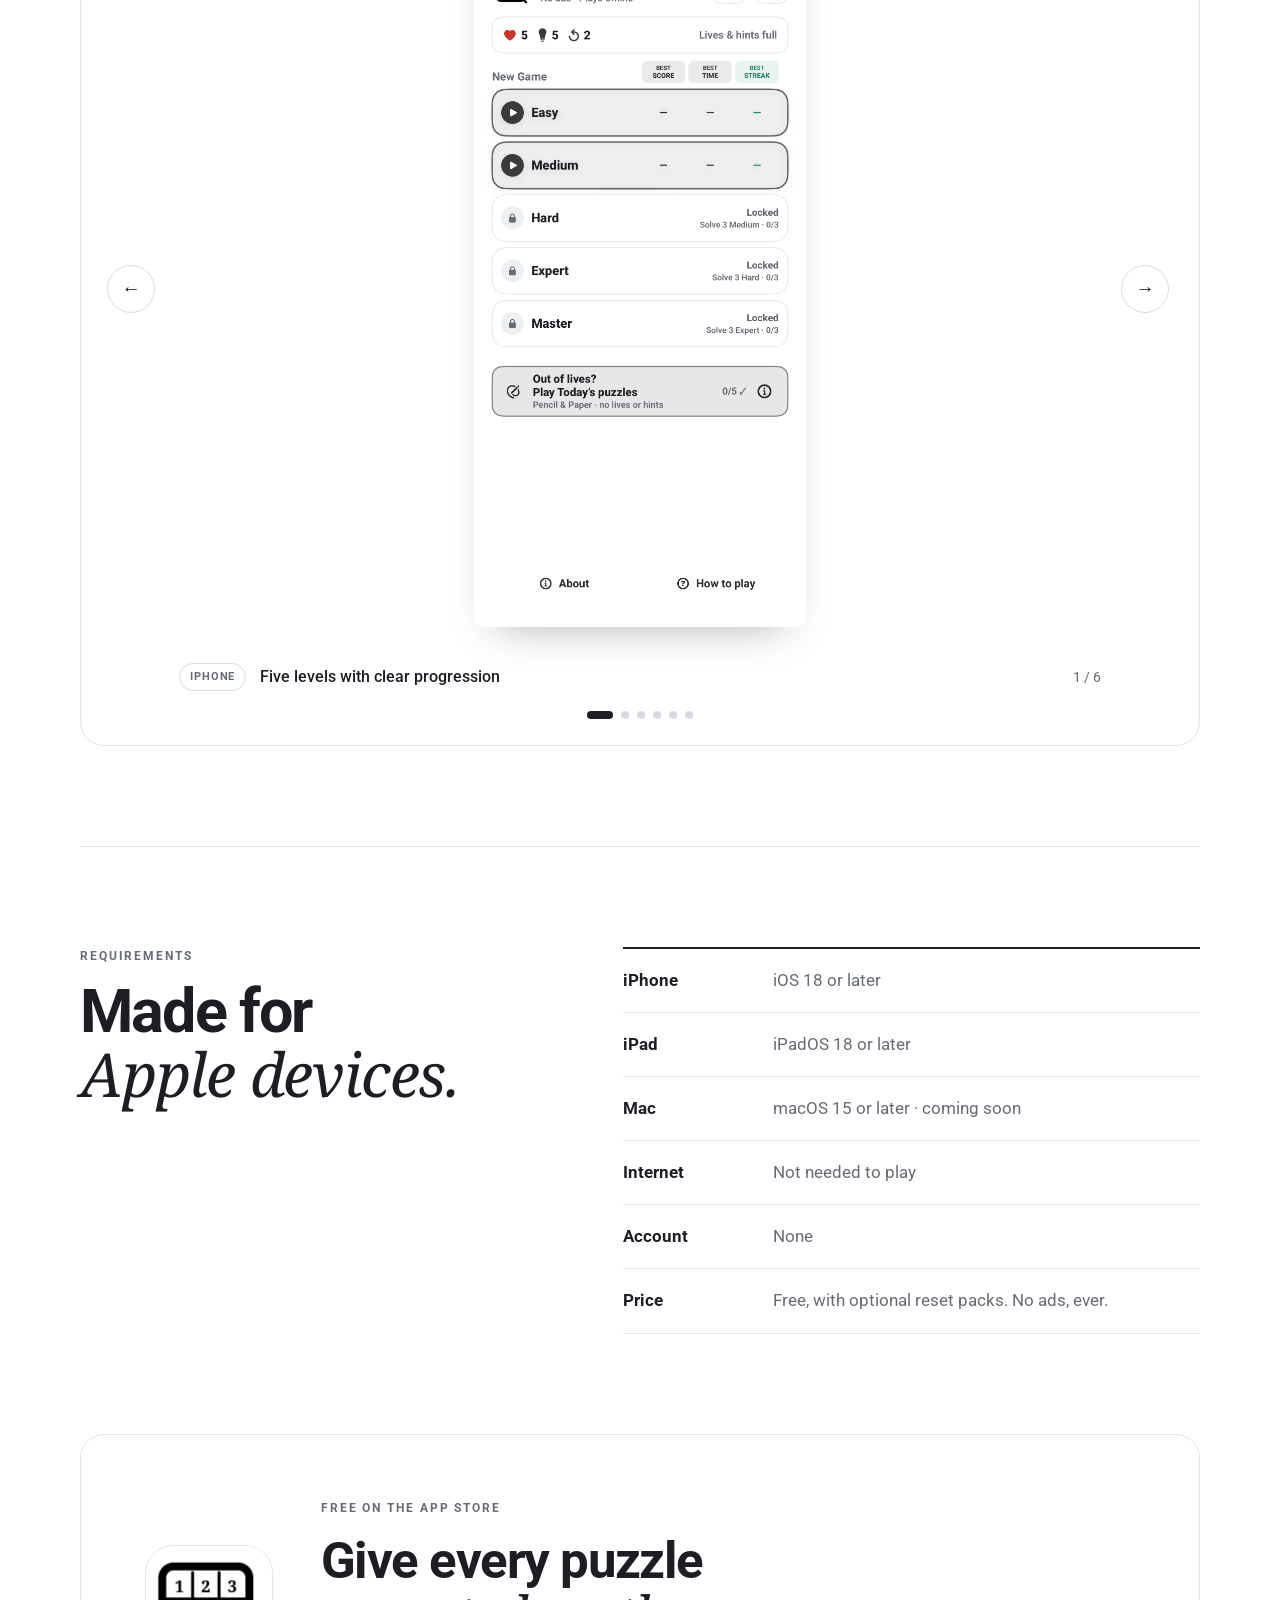
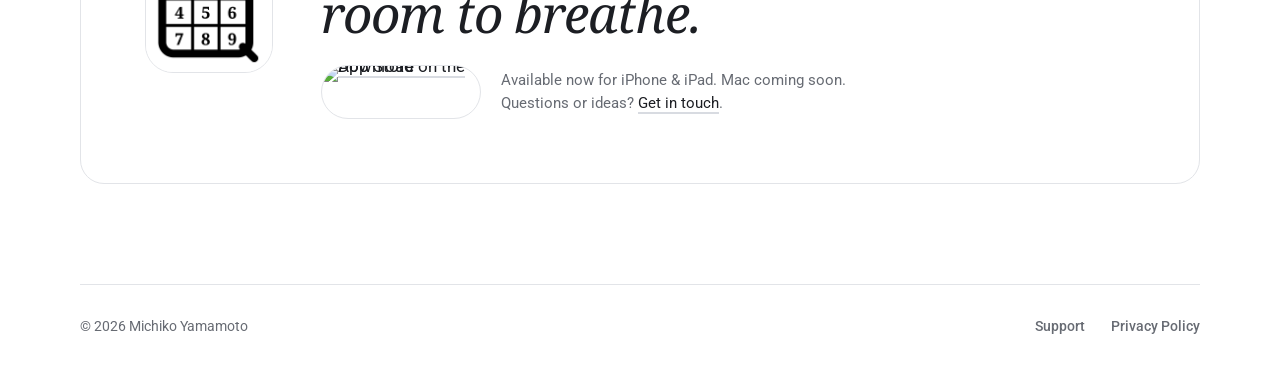
==== commit ccb6ade4: "Add files via upload" ====
--- a/index.html
+++ b/index.html
@@ -3,101 +3,141 @@
 <head>
   <meta charset="utf-8">
   <meta name="viewport" content="width=device-width, initial-scale=1">
-  <meta name="description" content="Quietly: Sudoku — thoughtful puzzles, helpful hints, and no ads.">
-  <title>Quietly: Sudoku</title>
+  <title>Quietly: Sudoku — a calm, ad-free Sudoku for iPhone, iPad &amp; Mac</title>
+  <meta name="description" content="A calm Sudoku for iPhone, iPad and Mac. Five levels, daily puzzles, hints that teach the next step, and no ads.">
+  <meta name="theme-color" content="#FFFFFF">
+  <meta name="apple-itunes-app" content="app-id=6821949804">
+  <link rel="canonical" href="https://astronomiku.github.io/QuietlySudoku/">
+  <meta property="og:title" content="Quietly: Sudoku">
+  <meta property="og:description" content="Calm puzzles, thoughtful hints. No ads, no accounts, no noise.">
+  <meta property="og:type" content="website">
+  <meta property="og:url" content="https://astronomiku.github.io/QuietlySudoku/">
+  <meta property="og:image" content="https://astronomiku.github.io/QuietlySudoku/assets/gameplay.jpg">
+  <meta property="og:image:width" content="2560">
+  <meta property="og:image:height" content="1600">
+  <meta name="twitter:card" content="summary_large_image">
   <link rel="icon" href="assets/quietly-mark.png">
+  <link rel="apple-touch-icon" href="assets/quietly-mark.png">
+  <link rel="preconnect" href="https://fonts.googleapis.com">
+  <link rel="preconnect" href="https://fonts.gstatic.com" crossorigin>
+  <link rel="stylesheet" href="https://fonts.googleapis.com/css2?family=Noto+Serif:ital,wght@0,400;0,600;1,400&family=Roboto:wght@400;500;700&display=swap">
   <link rel="stylesheet" href="styles.css">
-  <link rel="stylesheet" href="phone-gallery.css">
+  <script type="application/ld+json">
+  {"@context":"https://schema.org","@type":"SoftwareApplication","name":"Quietly: Sudoku","operatingSystem":"iOS 18, iPadOS 18","applicationCategory":"GameApplication","description":"A calm, ad-free Sudoku with five levels, daily puzzles and hints that teach the next step.","url":"https://astronomiku.github.io/QuietlySudoku/","downloadUrl":"https://apps.apple.com/us/app/quietly-sudoku/id6821949804","image":"https://astronomiku.github.io/QuietlySudoku/assets/quietly-mark.png","offers":{"@type":"Offer","price":"0","priceCurrency":"USD"},"author":{"@type":"Person","name":"Michiko Yamamoto"}}
+  </script>
 </head>
 <body>
-  <nav class="shell">
+  <nav class="shell" aria-label="Main">
     <a class="brand" href="./"><img src="assets/quietly-mark.png" alt=""><span>Quietly: Sudoku</span></a>
-    <div><a href="support/">Support</a><a href="privacy/">Privacy</a></div>
+    <div><a class="nav-how" href="#how">How it plays</a><a href="support/">Support</a><a href="privacy/">Privacy</a><a class="nav-get" href="https://apps.apple.com/us/app/quietly-sudoku/id6821949804">Get the app</a></div>
   </nav>
 
   <main>
     <header class="hero shell">
-      <p class="eyebrow">NO ADS. NO NOISE.</p>
-      <h1>Sudoku,<br><em>quietly.</em></h1>
-      <p class="intro">Thoughtful puzzles, hints that teach, and a calm place to solve—online or off.</p>
-      <div class="pills"><span>Five levels</span><span>Daily puzzles</span><span>Plays offline</span></div>
+      <div class="hero-copy">
+        <div>
+          <p class="eyebrow">For iPhone, iPad &amp; Mac</p>
+          <h1>Sudoku,<br><em>quietly.</em></h1>
+        </div>
+        <div>
+          <p class="lede">A clean board, hints that teach the next step instead of giving it away, and nothing else asking for your attention.</p>
+          <ul class="pills" aria-label="Highlights">
+            <li>No ads</li><li>No account</li><li>Five levels</li><li>Daily puzzles</li><li>Plays offline</li>
+          </ul>
+          <div class="cta"><a class="store-badge" href="https://apps.apple.com/us/app/quietly-sudoku/id6821949804" aria-label="Download Quietly: Sudoku for iPhone and iPad on the App Store"><img src="https://tools.applemarketingtools.com/api/badges/download-on-the-app-store/black/en-us?size=250x83" alt="Download on the App Store" width="160" height="53"></a><span>Free for iPhone &amp; iPad · No ads<br><span class="soon-note">Mac version coming soon</span></span></div>
+        </div>
+      </div>
+
+      <div class="devices" aria-label="Quietly: Sudoku on each device">
+        <figure class="device mac" style="--ar:2360/1696;--g:1.3915">
+          <img src="assets/screenshots/mac-game.png" alt="A Sudoku game in progress in Quietly: Sudoku on Mac" width="2360" height="1696">
+          <figcaption><strong>Mac <em class="soon-tag">Coming soon</em></strong><span>macOS 15 or later</span></figcaption>
+        </figure>
+        <figure class="device ipad" style="--ar:1372/1830;--g:0.7497">
+          <img src="assets/screenshots/ipad-game.png" alt="A new Easy puzzle in Quietly: Sudoku on iPad" width="1372" height="1830">
+          <figcaption><strong>iPad</strong><span>iPadOS 18 or later</span></figcaption>
+        </figure>
+        <figure class="device iphone" style="--ar:880/1912;--g:0.4603">
+          <img src="assets/screenshots/iphone-game.png" alt="A Sudoku game with notes in Quietly: Sudoku on iPhone" width="880" height="1912">
+          <figcaption><strong>iPhone</strong><span>iOS 18 or later</span></figcaption>
+        </figure>
+      </div>
     </header>
 
-    <section class="showcase shell" aria-label="Quietly Sudoku gameplay">
-      <div class="shot-label"><span>iPad</span><strong>Hints that show the way</strong></div>
-      <img src="assets/screenshots/ipad-hint.png" alt="Quietly Sudoku on iPad with a progressive hint open">
+    <section class="section shell" id="how" aria-labelledby="how-title">
+      <div class="section-heading">
+        <div><p class="eyebrow">How it plays</p><h2 id="how-title">Simple rules.<br><em>Fair ones.</em></h2></div>
+        <p>You compete only against your own records. There are no leaderboards, no sign-in and no pause button, so every best time is a real one.</p>
+      </div>
+      <ol class="steps">
+        <li><h3>Earn your way up</h3><p>Easy and Medium are open from the start. Solve three puzzles at a level to unlock the next: Hard, then Expert, then Master.</p></li>
+        <li><h3>Lives and hints</h3><p>You start with five of each, shared across every level. Lives come back one every 20 minutes and hints one every hour, up to three of each.</p></li>
+        <li><h3>Resets when you need them</h3><p>A reset adds three lives and three hints, clears your wrong numbers and keeps your correct work. You start with two.</p></li>
+        <li><h3>Pencil &amp; paper daily</h3><p>Each unlocked level has a fresh daily puzzle with no lives, hints or score. Just you and the grid.</p></li>
+      </ol>
     </section>
 
-    <section class="promise shell">
-      <p class="eyebrow">JUST THE PUZZLE</p>
-      <h2>No ads.<br>No tracking.<br>No interruptions.</h2>
-      <p>Play at your own pace. Quietly keeps the board clear and your attention where it belongs.</p>
-    </section>
-
-    <section class="feature-section shell" aria-labelledby="features-title">
-      <div class="section-heading">
-        <p class="eyebrow">FEATURES</p>
-        <h2 id="features-title">Everything you need.<br>Nothing you don’t.</h2>
+    <section class="section shell" aria-labelledby="features-title">
+      <div class="section-heading solo">
+        <div><p class="eyebrow">Features</p><h2 id="features-title">Everything you need.<br><em>Nothing you don’t.</em></h2></div>
       </div>
       <div class="feature-grid">
-        <article><span>01</span><h3>No ads, ever</h3><p>No banners, pop-ups, or video interruptions. Optional extras never change that.</p></article>
-        <article><span>02</span><h3>Five difficulty levels</h3><p>Progress naturally from Easy through Medium, Hard, Expert, and Master.</p></article>
-        <article><span>03</span><h3>Hints that teach</h3><p>Step-by-step clues point toward the deduction without immediately giving away the answer.</p></article>
-        <article><span>04</span><h3>Daily Pencil &amp; Paper</h3><p>Fresh daily puzzles with no lives, hints, scores, or rewards—just the puzzle.</p></article>
-        <article><span>05</span><h3>Play your way</h3><p>Notes, undo, larger numbers, left-handed controls, sounds, and six board themes.</p></article>
-        <article><span>06</span><h3>Private progress</h3><p>Play offline. Keep progress on your device or sync privately with iCloud when enabled.</p></article>
+        <article><span class="glyph" aria-hidden="true">?</span><h3>Hints that teach</h3><p>Step-by-step clues point you to the deduction first, so you learn the technique instead of copying the answer.</p></article>
+        <article><span class="glyph" aria-hidden="true">5</span><h3>Graded by logic</h3><p>Puzzles are graded by the techniques it takes to solve them, not by how many clues they show.</p></article>
+        <article><span class="glyph" aria-hidden="true">✎</span><h3>Your notes, your work</h3><p>Pencil marks are never filled in for you. The solving stays yours.</p></article>
+        <article><span class="glyph" aria-hidden="true">↺</span><h3>Records, not rankings</h3><p>Best scores, best times and clean streaks, measured only against yourself.</p></article>
+        <article><span class="glyph" aria-hidden="true">Aa</span><h3>Play your way</h3><p>Six calm board themes including a low-glare dark one, larger numbers, left-handed controls and sound you can switch off.</p></article>
+        <article><span class="glyph" aria-hidden="true">☁</span><h3>Private by default</h3><p>Plays offline with no account. If you use iCloud, your progress syncs through your own private iCloud storage.</p></article>
       </div>
     </section>
 
-    <section class="requirements shell" aria-labelledby="requirements-title">
-      <div><p class="eyebrow">REQUIREMENTS</p><h2 id="requirements-title">Made for Apple devices.</h2></div>
+    <section class="section shell" aria-labelledby="gallery-title">
+      <div class="section-heading">
+        <div><p class="eyebrow">iPhone · iPad · Mac</p><h2 id="gallery-title">One app.<br><em>Every screen.</em></h2></div>
+        <p>The full, uncropped app on each device.</p>
+      </div>
+
+      <div class="carousel" aria-roledescription="carousel" aria-label="Quietly: Sudoku screenshots" tabindex="0">
+        <div class="carousel-tabs" role="group" aria-label="Choose a device">
+          <button class="active" type="button" data-platform="iPhone">iPhone</button>
+          <button type="button" data-platform="iPad">iPad</button>
+          <button type="button" data-platform="Mac">Mac</button>
+        </div>
+        <div class="carousel-stage">
+          <button class="carousel-arrow previous" type="button" aria-label="Previous screenshot">←</button>
+          <figure>
+            <div class="carousel-image"><img src="assets/screenshots/iphone-home.png" alt="Quietly: Sudoku home screen on iPhone showing five difficulty levels"></div>
+            <figcaption><span class="carousel-platform">iPhone</span><strong class="carousel-title">Five levels with clear progression</strong><small class="carousel-count" aria-live="polite">1 / 6</small></figcaption>
+          </figure>
+          <button class="carousel-arrow next" type="button" aria-label="Next screenshot">→</button>
+        </div>
+        <div class="carousel-dots" role="group" aria-label="Choose a screenshot"></div>
+      </div>
+    </section>
+
+    <section class="section shell requirements" aria-labelledby="requirements-title">
+      <div><p class="eyebrow">Requirements</p><h2 id="requirements-title">Made for<br><em>Apple devices.</em></h2></div>
       <ul>
-        <li><strong>Devices</strong><span>iPhone, iPad, and Mac</span></li>
-        <li><strong>Internet</strong><span>Not required for normal play</span></li>
-        <li><strong>Account</strong><span>No account required</span></li>
-        <li><strong>iCloud</strong><span>Optional for syncing progress and purchases</span></li>
+        <li><strong>iPhone</strong><span>iOS 18 or later</span></li>
+        <li><strong>iPad</strong><span>iPadOS 18 or later</span></li>
+        <li><strong>Mac</strong><span>macOS 15 or later · coming soon</span></li>
+        <li><strong>Internet</strong><span>Not needed to play</span></li>
+        <li><strong>Account</strong><span>None</span></li>
+        <li><strong>Price</strong><span>Free, with optional reset packs. No ads, ever.</span></li>
       </ul>
     </section>
 
-    <section class="gallery shell" aria-labelledby="gallery-title">
-      <div class="gallery-heading"><div><p class="eyebrow">IPHONE · IPAD · MAC</p><h2 id="gallery-title">See it on<br>every screen.</h2></div><p>Each image is shown at its complete aspect ratio—nothing cropped.</p></div>
-
-      <section class="device-group" aria-labelledby="iphone-title">
-        <div class="device-heading"><span>01</span><div><p>iPhone</p><h3 id="iphone-title">Focused play in your pocket.</h3></div></div>
-        <div class="phone-grid">
-          <figure><img loading="lazy" src="assets/screenshots/iphone-home.png" alt="Complete Quietly Sudoku home screen on iPhone showing five difficulty levels"><figcaption>Five levels with clear progression</figcaption></figure>
-          <figure><img loading="lazy" src="assets/screenshots/iphone-game.png" alt="Complete Quietly Sudoku game board with notes on iPhone"><figcaption>Clean play with fast notes</figcaption></figure>
-          <figure><img loading="lazy" src="assets/screenshots/iphone-hint.png" alt="Complete Quietly Sudoku progressive hint on iPhone"><figcaption>Hints that teach the next step</figcaption></figure>
-          <figure><img loading="lazy" src="assets/screenshots/iphone-daily.png" alt="Complete Quietly Sudoku daily puzzles screen on iPhone"><figcaption>A fresh puzzle every day</figcaption></figure>
-          <figure><img loading="lazy" src="assets/screenshots/iphone-settings.png" alt="Complete Quietly Sudoku themes and settings screen on iPhone"><figcaption>Six calm board themes</figcaption></figure>
-          <figure><img loading="lazy" src="assets/screenshots/iphone-store.png" alt="Complete Quietly Sudoku optional extras store on iPhone"><figcaption>Optional extras. No ads, ever.</figcaption></figure>
-        </div>
-      </section>
-
-      <section class="device-group" aria-labelledby="ipad-title">
-        <div class="device-heading"><span>02</span><div><p>iPad</p><h3 id="ipad-title">More room for every deduction.</h3></div></div>
-        <div class="wide-grid">
-          <figure><img loading="lazy" src="assets/screenshots/ipad-game.png" alt="Complete Quietly Sudoku game board on iPad"><figcaption>A spacious board and clear controls</figcaption></figure>
-          <figure><img loading="lazy" src="assets/screenshots/ipad-settings.png" alt="Complete Quietly Sudoku settings and themes on iPad"><figcaption>Themes and accessible controls</figcaption></figure>
-        </div>
-      </section>
-
-      <section class="device-group" aria-labelledby="mac-title">
-        <div class="device-heading"><span>03</span><div><p>Mac</p><h3 id="mac-title">A calm puzzle at your desk.</h3></div></div>
-        <div class="wide-grid">
-          <figure><img loading="lazy" src="assets/screenshots/mac-game.png" alt="Complete Quietly Sudoku game board on Mac"><figcaption>Play with focus on a larger screen</figcaption></figure>
-          <figure><img loading="lazy" src="assets/screenshots/mac-hint.png" alt="Complete Quietly Sudoku progressive hint on Mac"><figcaption>A helpful next step, never a giveaway</figcaption></figure>
-          <figure class="wide"><img loading="lazy" src="assets/screenshots/mac-home.png" alt="Complete Quietly Sudoku home screen on Mac showing five levels"><figcaption>Five levels, daily puzzles, personal records</figcaption></figure>
-        </div>
-      </section>
-    </section>
-
     <section class="closing shell">
-      <img src="assets/quietly-mark.png" alt="Quietly Sudoku app icon">
-      <div><p class="eyebrow">COMING TO THE APP STORE</p><h2>Give every puzzle<br>room to breathe.</h2></div>
+      <img src="assets/quietly-mark.png" alt="Quietly: Sudoku app icon">
+      <div>
+        <p class="eyebrow">Free on the App Store</p>
+        <h2>Give every puzzle<br><em>room to breathe.</em></h2>
+        <div class="cta"><a class="store-badge" href="https://apps.apple.com/us/app/quietly-sudoku/id6821949804" aria-label="Download Quietly: Sudoku for iPhone and iPad on the App Store"><img src="https://tools.applemarketingtools.com/api/badges/download-on-the-app-store/black/en-us?size=250x83" alt="Download on the App Store" width="160" height="53"></a><span>Available now for iPhone &amp; iPad. Mac coming soon.<br>Questions or ideas? <a href="support/">Get in touch</a>.</span></div>
+      </div>
     </section>
   </main>
 
   <footer class="shell"><span>© 2026 Michiko Yamamoto</span><div><a href="support/">Support</a><a href="privacy/">Privacy Policy</a></div></footer>
+  <script src="carousel.js"></script>
 </body>
 </html>
--- a/styles.css
+++ b/styles.css
@@ -1 +1,196 @@
-:root{--paper:#fbfaf7;--ink:#211f22;--muted:#6f6b70;--pink:#b43e63;--soft:#f6e6eb;--line:#dfd9dc}*{box-sizing:border-box}html{scroll-behavior:smooth}body{margin:0;background:var(--paper);color:var(--ink);font-family:ui-sans-serif,-apple-system,BlinkMacSystemFont,"Segoe UI",sans-serif}.shell{width:min(1120px,calc(100% - 40px));margin-inline:auto}nav{height:82px;display:flex;align-items:center;justify-content:space-between;border-bottom:1px solid var(--line)}nav div,footer div{display:flex;gap:24px}a{color:var(--pink);text-underline-offset:4px}.brand{display:flex;align-items:center;gap:11px;color:var(--ink);text-decoration:none;font-weight:800}.brand img{width:38px;height:38px;border-radius:9px}.hero{padding:110px 0 82px}.eyebrow{margin:0 0 18px;color:var(--pink);font-size:.78rem;font-weight:900;letter-spacing:.17em}.hero h1,.text-page h1{max-width:900px;margin:0;font-size:clamp(4rem,11vw,8.8rem);line-height:.84;letter-spacing:-.075em}.hero h1 em{color:var(--pink);font-family:Georgia,serif;font-weight:400}.intro{max-width:700px;margin:34px 0 0;color:var(--muted);font-family:Georgia,serif;font-size:clamp(1.25rem,2.5vw,1.7rem);line-height:1.5}.pills{display:flex;flex-wrap:wrap;gap:9px;margin-top:32px}.pills span{border:1px solid var(--line);border-radius:999px;padding:9px 14px;font-weight:700;font-size:.9rem}.showcase{padding-bottom:110px}.showcase img{display:block;width:100%;border-radius:24px;box-shadow:0 30px 70px #6d42541f}.promise{display:grid;grid-template-columns:1.2fr .8fr;gap:80px;padding:115px 0;border-top:1px solid var(--line);border-bottom:1px solid var(--line)}.promise .eyebrow{grid-column:1/-1;margin-bottom:-40px}.promise h2,.closing h2{margin:0;font-size:clamp(3rem,7vw,6rem);line-height:.93;letter-spacing:-.06em}.promise>p:last-child{align-self:end;color:var(--muted);font-family:Georgia,serif;font-size:1.35rem;line-height:1.55}.features{display:grid;grid-template-columns:repeat(3,1fr);padding:100px 0}.features article{padding:28px;border-left:1px solid var(--line)}.features article:first-child{border-left:0}.features span{color:var(--pink);font-weight:900}.features h3{font-size:1.5rem;margin:50px 0 12px}.features p,.policy p,.faq p{color:var(--muted);line-height:1.7}.closing{display:flex;align-items:center;gap:55px;padding:80px;border-radius:28px;background:var(--soft);margin-bottom:110px}.closing img{width:150px;border-radius:32px}.text-page{max-width:880px;padding:95px 0 110px}.text-page header{padding-bottom:70px;border-bottom:1px solid var(--line)}.text-page h1{font-size:clamp(3.5rem,8vw,7rem)}.faq article,.policy section{padding-top:44px}.faq h2,.policy h2{font-size:1.45rem;margin:0 0 9px}.faq p,.policy p{font-family:Georgia,serif;font-size:1.08rem}.policy h2{margin-top:42px}.policy section>p:first-child{font-size:1.25rem;color:var(--ink)}footer{display:flex;justify-content:space-between;padding:30px 0 44px;border-top:1px solid var(--line);color:var(--muted);font-size:.9rem}@media(max-width:760px){.shell{width:min(100% - 28px,1120px)}nav{height:70px}.hero{padding:78px 0 58px}.showcase{padding-bottom:75px}.promise{grid-template-columns:1fr;gap:28px;padding:75px 0}.promise .eyebrow{margin:0}.features{grid-template-columns:1fr;padding:55px 0}.features article{border-left:0;border-top:1px solid var(--line);padding:30px 0}.features h3{margin-top:25px}.closing{padding:35px;gap:25px;align-items:flex-start;flex-direction:column}.closing img{width:90px}.text-page{padding:70px 0}footer{gap:18px;flex-direction:column}}
+/* Quietly: Sudoku — site styles in the app's Classic theme (Theme.swift → classic). */
+:root{
+  color-scheme:light;
+  /* Matches what the app actually draws for Classic (Theme.swift: shared light
+     palette + Classic accents). Keep the two in sync. */
+  --bg:#FFFFFF;--surface:#FFFFFF;--ink:#1C1E23;--muted:#676B73;
+  --thick:#25272D;--thin:#D8DBE1;--peer:#F3F4F6;--same:#E3E3E4;--sel:#D4D4D4;--sel-fg:#2C2C2E;
+  --entry:#007C83;--err:#C9342F;--err-bg:#FBE8E6;--border:#E2E4E8;--soft:#E7E7E8;--accent:#3A3A3C;
+  --serif:"Noto Serif",Georgia,serif;
+  --sans:Roboto,-apple-system,BlinkMacSystemFont,"Segoe UI",sans-serif;
+}
+*{box-sizing:border-box}
+html{scroll-behavior:smooth}
+body{margin:0;background:var(--bg);color:var(--ink);font-family:var(--sans);font-size:17px;line-height:1.6;-webkit-font-smoothing:antialiased}
+img{max-width:100%}
+a{color:var(--ink);text-decoration-color:var(--thin);text-underline-offset:4px;text-decoration-thickness:1.5px}
+a:hover{text-decoration-color:var(--ink)}
+:focus-visible{outline:2px solid var(--ink);outline-offset:3px}
+.shell{width:min(1120px,calc(100% - 40px));margin-inline:auto}
+
+/* Nav & footer */
+nav{height:76px;display:flex;align-items:center;justify-content:space-between;border-bottom:1px solid var(--border)}
+nav div,footer div{display:flex;gap:26px;white-space:nowrap}
+nav div a,footer a{color:var(--muted);text-decoration:none;font-weight:500}
+nav div a:hover,nav div a[aria-current],footer a:hover{color:var(--ink)}
+.brand{display:flex;align-items:center;gap:10px;color:var(--ink);text-decoration:none;font-weight:700;letter-spacing:-.01em}
+.brand img{width:34px;height:34px;border-radius:8px;background:#fff;border:1px solid var(--border)}
+footer a{display:inline-block;padding:10px 0}
+footer{display:flex;justify-content:space-between;align-items:center;padding:20px 0 34px;border-top:1px solid var(--border);color:var(--muted);font-size:.9rem}
+
+/* Type */
+.eyebrow{margin:0 0 16px;color:var(--muted);font-size:.74rem;font-weight:700;letter-spacing:.16em;text-transform:uppercase}
+h1,h2,h3{font-weight:700;letter-spacing:-.03em;color:var(--ink)}
+h1 em,h2 em{font-family:var(--serif);font-style:italic;font-weight:400;letter-spacing:-.02em}
+.lede{max-width:560px;margin:26px 0 0;color:var(--muted);font-size:clamp(1.1rem,1.8vw,1.3rem);line-height:1.6}
+.section{padding:100px 0;border-top:1px solid var(--border)}
+.section-heading{display:grid;grid-template-columns:1.1fr .9fr;gap:60px;align-items:end;margin-bottom:52px}
+.section-heading h2{margin:0;font-size:clamp(2.3rem,5vw,3.8rem);line-height:1.02}
+.section-heading>p{margin:0;color:var(--muted);font-size:1.1rem}
+.section-heading.solo{grid-template-columns:1fr}
+
+/* Hero */
+.hero{padding:88px 0 96px}
+.hero-copy{display:grid;grid-template-columns:1fr 1fr;gap:28px 72px;align-items:end;margin-bottom:64px}
+.hero-copy .lede{margin-top:0}
+.hero h1{margin:0;font-size:clamp(3.2rem,7.4vw,5.8rem);line-height:.96}
+.pills{display:flex;flex-wrap:wrap;gap:8px;margin-top:30px;padding:0;list-style:none}
+.pills li{border:1px solid var(--thin);border-radius:999px;padding:7px 14px;background:var(--surface);font-weight:500;font-size:.88rem}
+.soon{display:inline-flex;align-items:center;gap:10px;margin:34px 0 0;padding:10px 16px;border:1px solid var(--thin);border-radius:999px;background:var(--surface);color:var(--ink);font-weight:500;font-size:.92rem}
+.soon::before{content:"";width:8px;height:8px;border-radius:50%;background:var(--accent)}
+
+/* Live board (mirrors the in-app Classic board) */
+.board-wrap{margin:0}
+.board{display:grid;grid-template-columns:repeat(9,1fr);aspect-ratio:1;background:var(--surface);border:3px solid var(--thick);border-radius:4px;box-shadow:0 30px 60px -30px rgba(28,30,35,.35);user-select:none}
+.board button{appearance:none;position:relative;display:grid;place-items:center;min-width:0;padding:0;border:0;border-right:1px solid var(--thin);border-bottom:1px solid var(--thin);background:var(--surface);color:var(--ink);font:400 clamp(1.05rem,3.4vw,1.85rem)/1 var(--serif);cursor:pointer;transition:background-color .15s}
+.board button:nth-child(9n){border-right:0}
+.board button:nth-child(9n+3),.board button:nth-child(9n+6){border-right:2px solid var(--thick)}
+.board button:nth-child(n+19):nth-child(-n+27),.board button:nth-child(n+46):nth-child(-n+54){border-bottom:2px solid var(--thick)}
+.board button:nth-child(n+73){border-bottom:0}
+.board button.peer{background:var(--peer)}
+.board button.same{background:var(--same);font-weight:600}
+.board button.sel{background:var(--sel);color:var(--sel-fg)}
+.board button.entry{color:var(--entry)}
+.board button.err{background:var(--err-bg);color:var(--err);text-decoration:underline;text-decoration-thickness:2px;text-underline-offset:4px}
+.board button.notes{grid-template-columns:repeat(3,1fr);grid-template-rows:repeat(3,1fr);place-items:center;font-size:clamp(.5rem,1.1vw,.68rem);color:var(--muted)}
+.board-wrap figcaption{display:flex;flex-wrap:wrap;gap:6px 18px;margin-top:16px;color:var(--muted);font-size:.84rem}
+.key{display:inline-flex;align-items:center;gap:7px}
+.key i{display:inline-block;width:12px;height:12px;border-radius:3px;border:1px solid var(--thin)}
+.key .k-given{background:var(--ink);border-color:var(--ink)}
+.key .k-entry{background:var(--entry);border-color:var(--entry)}
+.key .k-err{background:var(--err);border-color:var(--err)}
+.key .k-peer{background:var(--peer)}
+
+/* How it plays */
+.steps{display:grid;grid-template-columns:repeat(4,minmax(0,1fr));gap:0;margin:0;padding:0;list-style:none;counter-reset:step;border-top:2px solid var(--ink)}
+.steps li{padding:26px 26px 6px 0;counter-increment:step}
+.steps li+li{padding-left:26px;border-left:1px solid var(--border)}
+.steps li::before{content:counter(step);display:block;font:400 2.4rem/1 var(--serif);margin-bottom:22px}
+.steps h3{margin:0 0 8px;font-size:1.15rem;letter-spacing:-.01em}
+.steps p{margin:0;color:var(--muted);font-size:.98rem}
+
+/* Features */
+.feature-grid{display:grid;grid-template-columns:repeat(3,minmax(0,1fr));gap:1px;background:var(--border);border:1px solid var(--border);border-radius:18px;overflow:hidden}
+.feature-grid article{padding:30px 30px 34px;background:var(--surface)}
+.feature-grid h3{margin:0 0 10px;font-size:1.2rem;letter-spacing:-.01em}
+.feature-grid p{margin:0;color:var(--muted);font-size:.98rem}
+.glyph{display:grid;place-items:center;width:40px;height:40px;margin-bottom:28px;border:1.5px solid var(--ink);border-radius:9px;font:400 1.15rem/1 var(--serif)}
+
+/* Screenshot carousel */
+.carousel{padding:26px;background:var(--surface);border:1px solid var(--border);border-radius:24px}
+.carousel-tabs{display:flex;justify-content:center;gap:4px;width:max-content;margin:0 auto 24px;padding:4px;border-radius:999px;background:var(--bg);border:1px solid var(--border)}
+.carousel-tabs button{appearance:none;padding:8px 20px;border:0;border-radius:999px;background:transparent;color:var(--muted);font:inherit;font-size:.92rem;font-weight:500;cursor:pointer}
+.carousel-tabs button.active{background:var(--accent);color:#fff}
+.carousel-stage{display:grid;grid-template-columns:52px minmax(0,1fr) 52px;gap:16px;align-items:center}
+.carousel-stage figure{min-width:0;margin:0}
+.carousel-image{display:grid;place-items:center;min-height:620px;background:var(--bg);border-radius:14px;padding:20px}
+.carousel-image img{display:block;width:auto;height:auto;max-width:100%;max-height:720px;object-fit:contain;border-radius:10px;box-shadow:0 18px 40px -22px rgba(28,30,35,.4)}
+.carousel-stage figcaption{display:grid;grid-template-columns:auto 1fr auto;gap:14px;align-items:center;padding:16px 4px 0}
+.carousel-platform{padding:4px 10px;border:1px solid var(--thin);border-radius:999px;color:var(--muted);font-size:.7rem;font-weight:700;letter-spacing:.08em;text-transform:uppercase}
+.carousel-title{font-size:1rem;font-weight:500}
+.carousel-count{color:var(--muted);font-size:.86rem;font-variant-numeric:tabular-nums}
+.carousel-arrow{display:grid;place-items:center;width:48px;height:48px;border:1px solid var(--thin);border-radius:50%;background:var(--surface);color:var(--ink);font-size:1.2rem;cursor:pointer}
+.carousel-arrow:hover{border-color:var(--ink)}
+.carousel-dots{display:flex;justify-content:center;flex-wrap:wrap;gap:8px;margin-top:20px}
+.carousel-dots button{width:8px;height:8px;padding:0;border:0;border-radius:50%;background:var(--thin);cursor:pointer}
+.carousel-dots button.active{width:26px;border-radius:999px;background:var(--ink)}
+
+/* Requirements */
+.requirements{display:grid;grid-template-columns:.9fr 1.1fr;gap:70px}
+.requirements h2{margin:0;font-size:clamp(2.3rem,5vw,3.8rem);line-height:1.02}
+.requirements ul{margin:0;padding:0;list-style:none;border-top:2px solid var(--ink)}
+.requirements li{display:grid;grid-template-columns:130px 1fr;gap:20px;padding:18px 0;border-bottom:1px solid var(--border)}
+.requirements li span{color:var(--muted)}
+
+/* Closing */
+.closing{display:flex;align-items:center;gap:48px;padding:64px;margin-bottom:100px;border-radius:24px;background:var(--surface);border:1px solid var(--border)}
+.closing img{width:128px;flex:none;border-radius:28px;border:1px solid var(--border)}
+.closing h2{margin:0 0 6px;font-size:clamp(2rem,4.4vw,3.2rem);line-height:1.05}
+.closing p:not(.eyebrow){margin:0;color:var(--muted)}
+
+/* Text pages (support, privacy) */
+.text-page{max-width:820px;padding:90px 0 100px}
+.text-page header{padding-bottom:56px;border-bottom:1px solid var(--border)}
+.text-page h1{margin:0;font-size:clamp(2.8rem,6.5vw,4.8rem);line-height:1}
+.text-page .intro{margin:24px 0 0;color:var(--muted);font-size:1.2rem}
+.faq article,.policy section{padding-top:40px}
+.faq h2,.policy h2{font-size:1.25rem;margin:0 0 8px;letter-spacing:-.01em}
+.policy h2{margin-top:38px}
+.faq p,.policy p{margin:0;color:var(--muted);line-height:1.75}
+.policy section>p:first-child{font-size:1.15rem;color:var(--ink)}
+
+@media(max-width:900px){
+  .hero{padding:64px 0 72px}
+  .hero-copy{grid-template-columns:1fr;margin-bottom:48px}
+  .section-heading,.requirements{grid-template-columns:1fr;gap:22px}
+  .steps{grid-template-columns:repeat(2,minmax(0,1fr))}
+  .steps li:nth-child(3){padding-left:0;border-left:0}
+  .feature-grid{grid-template-columns:repeat(2,minmax(0,1fr))}
+  .carousel-image{min-height:500px}
+}
+@media(max-width:620px){
+  .shell{width:calc(100% - 32px)}
+  nav{height:64px}
+  nav div{gap:18px}
+  nav .nav-how{display:none}
+  nav div a{padding:10px 0}
+  .brand span{font-size:.95rem;white-space:nowrap}
+  .section{padding:72px 0}
+  .steps,.feature-grid{grid-template-columns:1fr}
+  .feature-grid article{display:grid;grid-template-columns:40px 1fr;gap:4px 16px;padding:22px 20px}
+  .feature-grid .glyph{grid-row:span 2;margin:0}
+  .feature-grid h3{margin:8px 0 2px}
+  .steps li,.steps li+li{padding:22px 0;border-left:0}
+  .steps li+li{border-top:1px solid var(--border)}
+  .carousel{padding:12px;border-radius:18px}
+  .carousel-stage{grid-template-columns:1fr 1fr;gap:14px 0}
+  .carousel-stage figure{grid-column:1/-1;order:-1}
+  .carousel-arrow.next{justify-self:end}
+  .carousel-arrow{width:44px;height:44px}
+  .carousel-image{min-height:0;padding:8px}
+  .carousel-image img{max-height:68vh}
+  .carousel-tabs button{padding:10px 18px}
+  .carousel-stage figcaption{grid-template-columns:1fr auto;gap:8px}
+  .carousel-platform{grid-column:1/-1;width:max-content}
+  .requirements li{grid-template-columns:100px 1fr}
+  .closing{flex-direction:column;align-items:flex-start;padding:32px;gap:22px}
+  .closing img{width:84px;border-radius:20px}
+  .text-page{padding:64px 0}
+  footer{flex-direction:column;gap:16px}
+}
+/* App Store call to action (post-launch) */
+.cta{display:flex;flex-wrap:wrap;align-items:center;gap:14px 20px;margin-top:34px}
+.closing .cta{margin-top:22px}
+.cta>span{color:var(--muted);font-size:.92rem}
+.store-badge{display:inline-block;line-height:0;border-radius:10px;transition:opacity .15s}
+.store-badge:hover{opacity:.82}
+.store-badge img{display:block;width:160px;height:auto;min-height:44px}
+.nav-get{color:var(--ink)!important;border:1px solid var(--thin);border-radius:999px;padding:4px 14px;margin:-5px 0;background:var(--surface)}
+@media(max-width:620px){.nav-get{display:none}}
+
+@media(prefers-reduced-motion:reduce){html{scroll-behavior:auto}.board button{transition:none}}
+
+/* Hero device screenshots: flex-grow = aspect ratio, so all three share one height */
+.devices{display:flex;align-items:flex-end;gap:clamp(16px,3vw,36px)}
+.device{flex:var(--g) 1 0;min-width:0;margin:0}
+.device img{display:block;width:100%;height:auto;aspect-ratio:var(--ar);filter:drop-shadow(0 18px 28px rgba(28,30,35,.16)) drop-shadow(0 0 1px rgba(28,30,35,.35))}
+.device.ipad img{border-radius:12px}
+.device figcaption{display:flex;flex-direction:column;align-items:center;margin-top:18px;text-align:center;line-height:1.3}
+.device figcaption strong{font-size:1rem}
+.device figcaption span{color:var(--muted);font-size:.84rem}
+@media(max-width:620px){
+  .devices{flex-wrap:wrap;gap:28px 16px}
+  .device.mac{flex-basis:100%}
+}
+.soon-note{color:var(--ink);font-weight:500}
+.soon-tag{display:inline-block;margin-left:6px;padding:1px 8px;border:1px solid var(--thin);border-radius:999px;font-style:normal;font-size:.72rem;font-weight:500;color:var(--muted);vertical-align:2px}
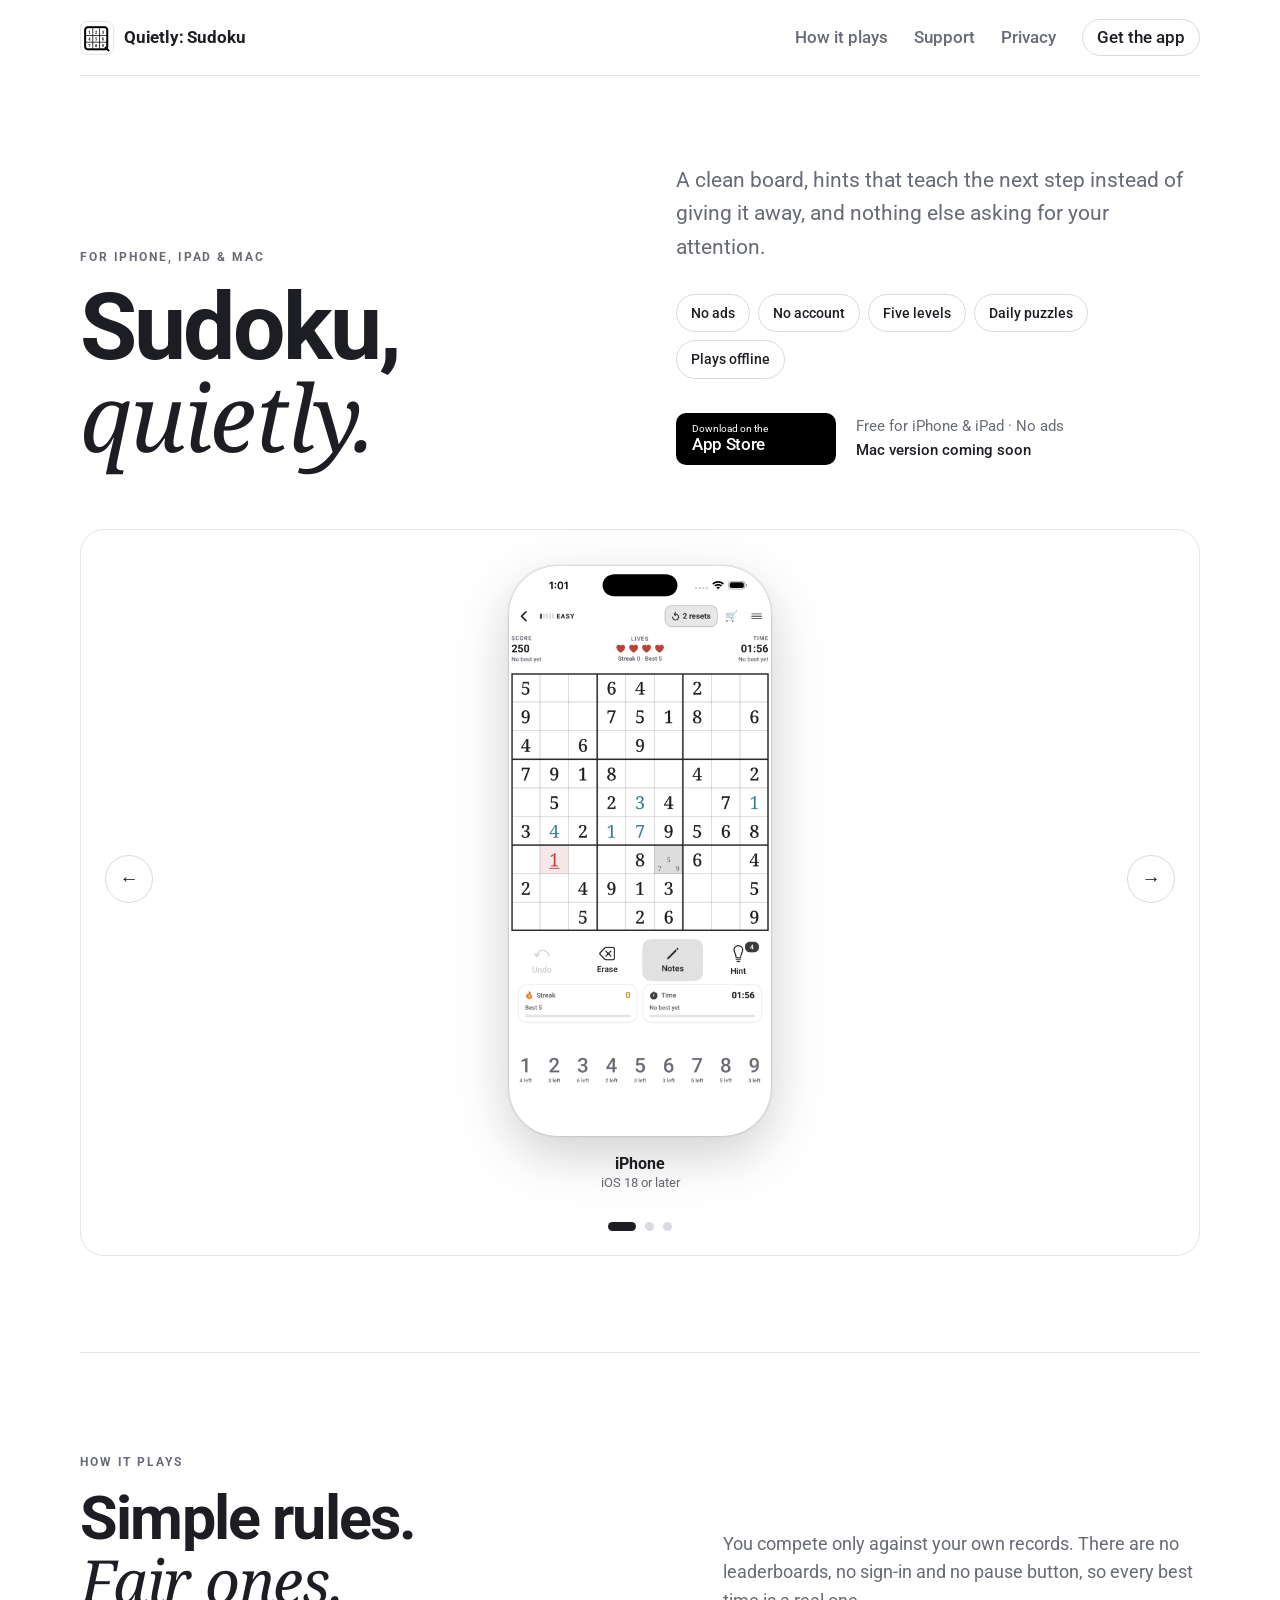
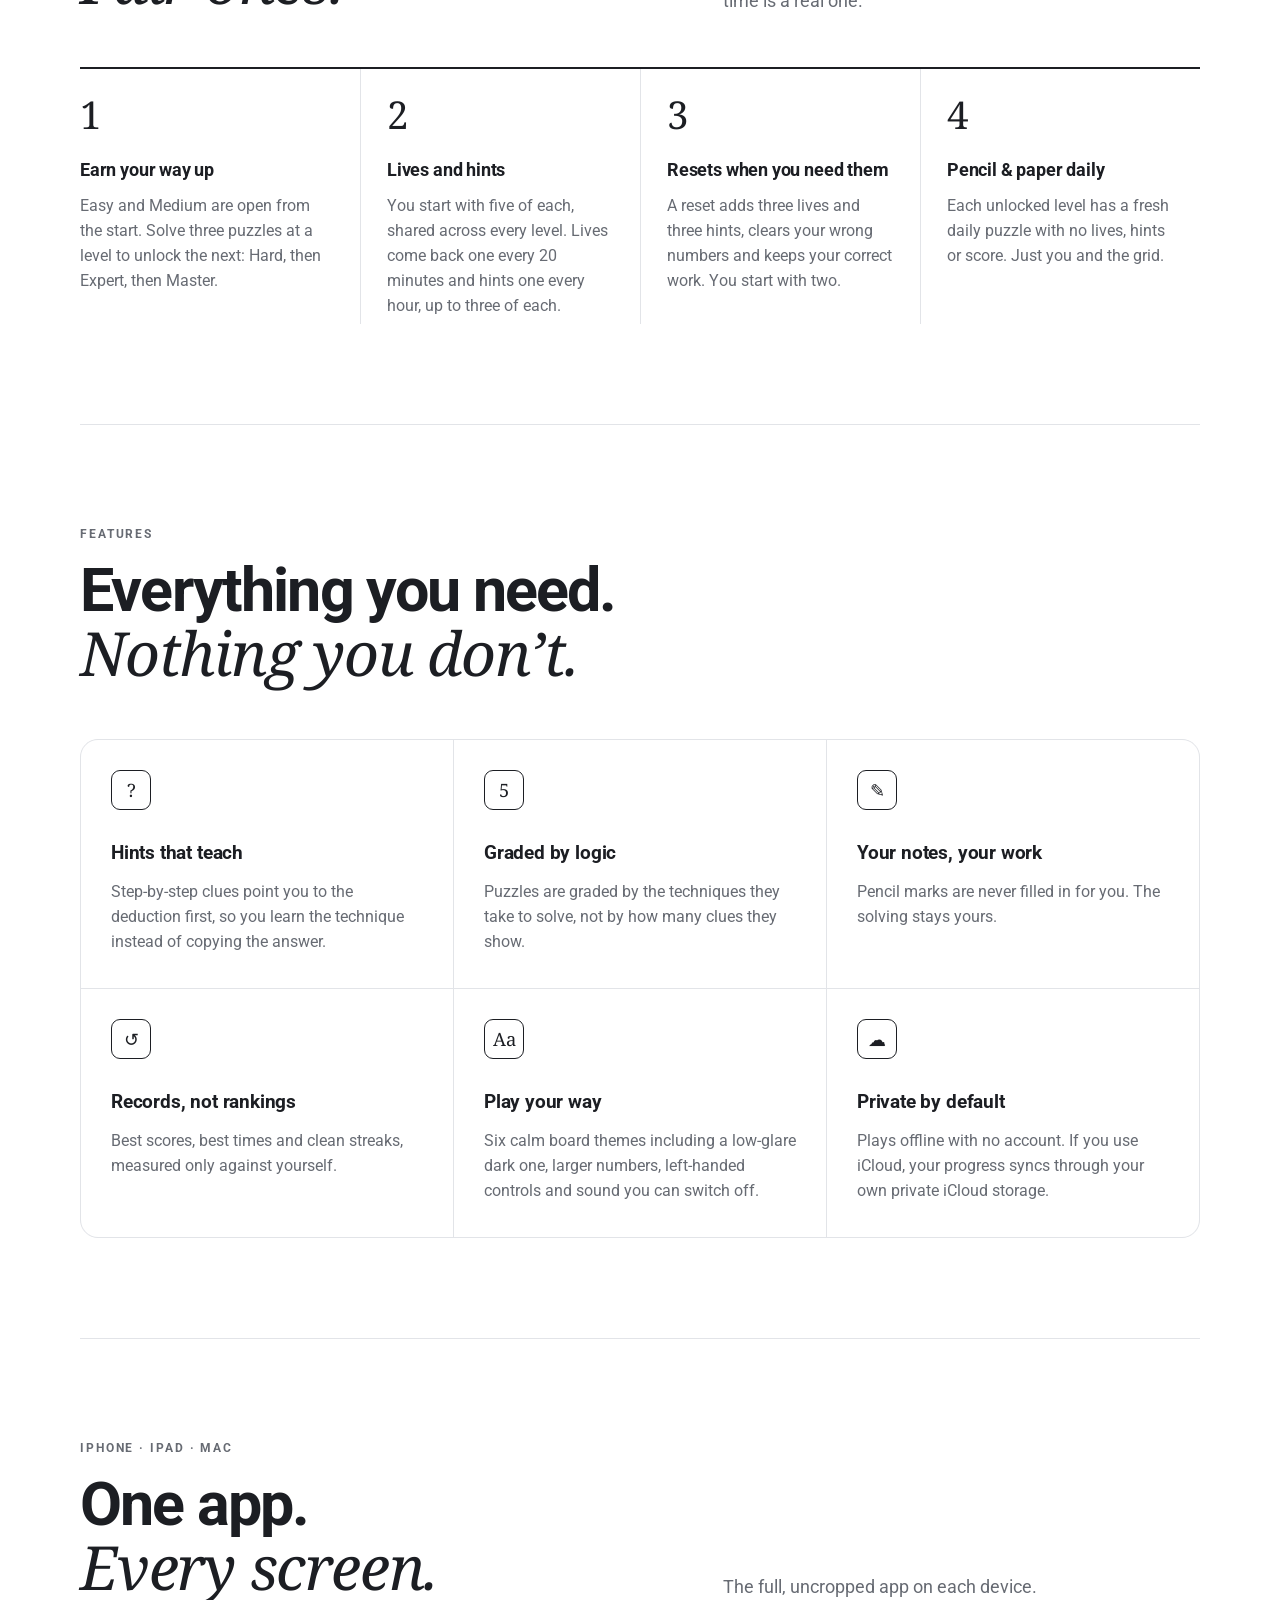
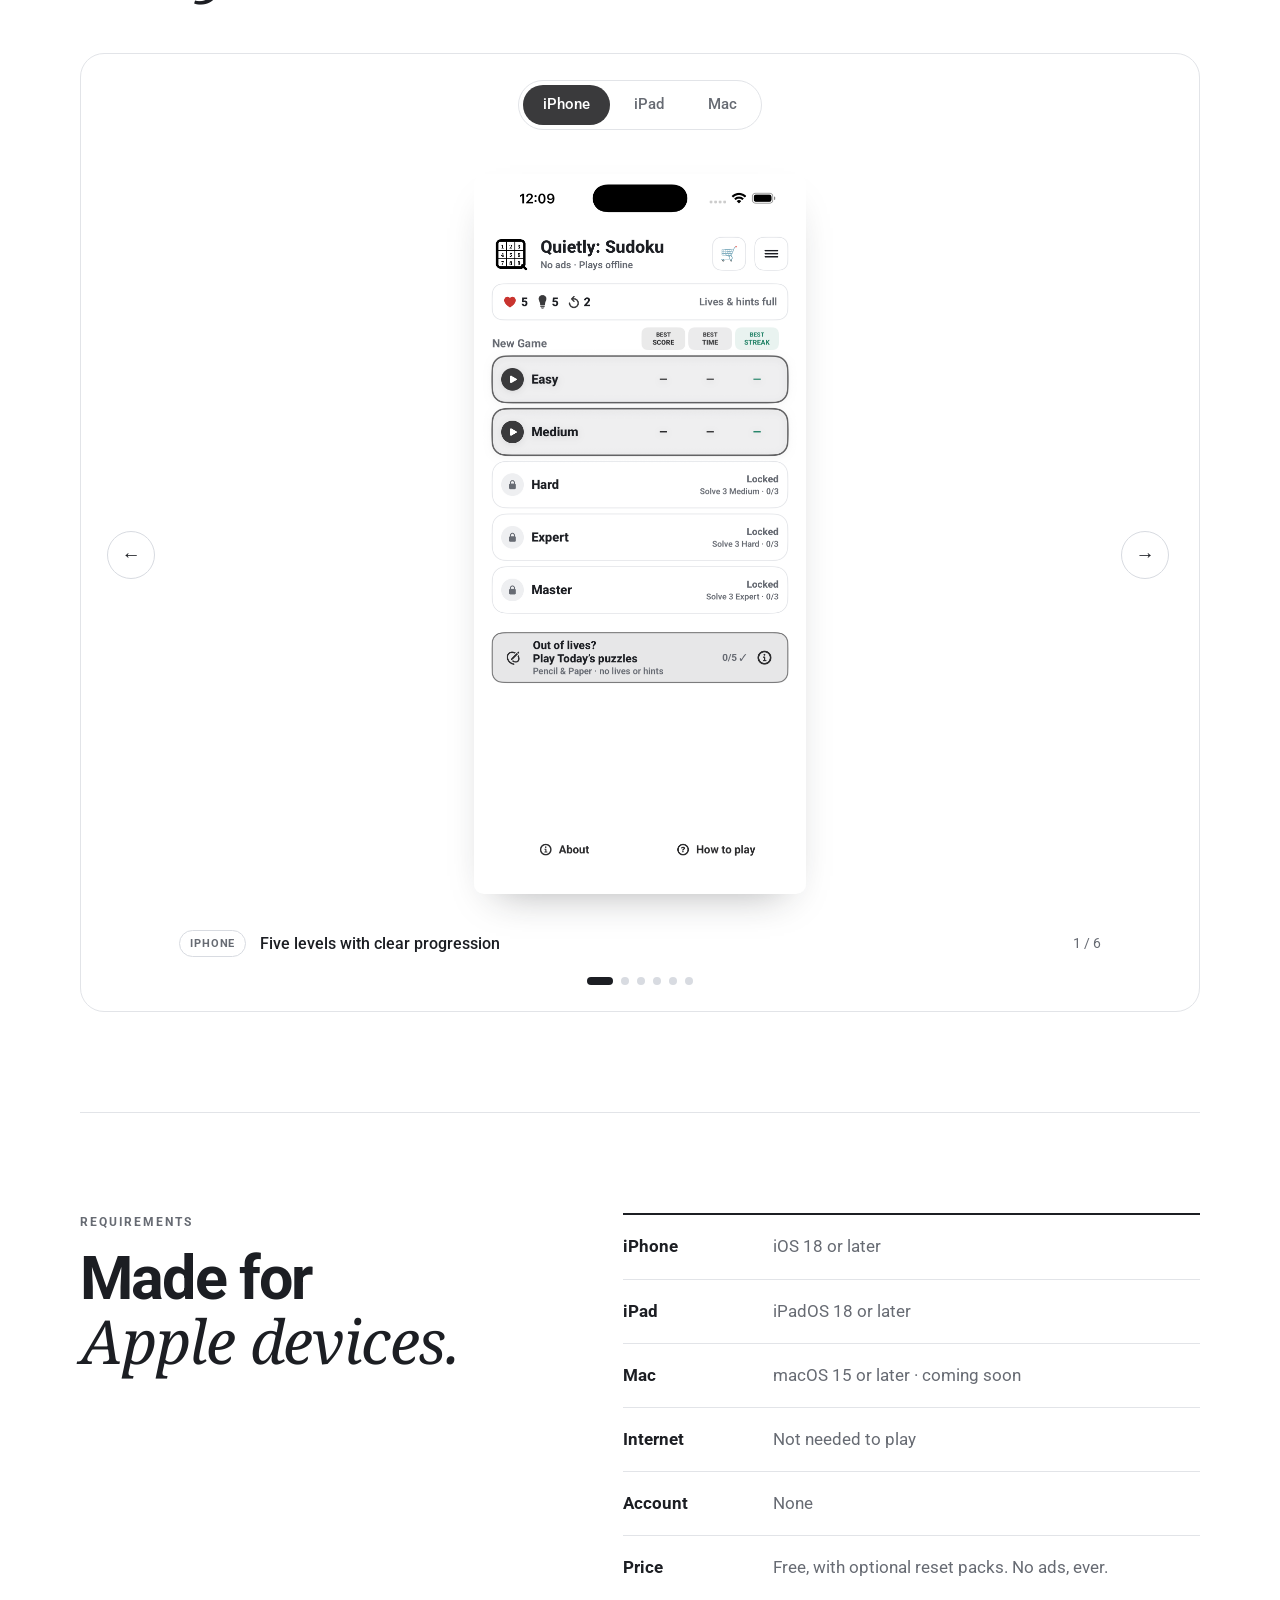
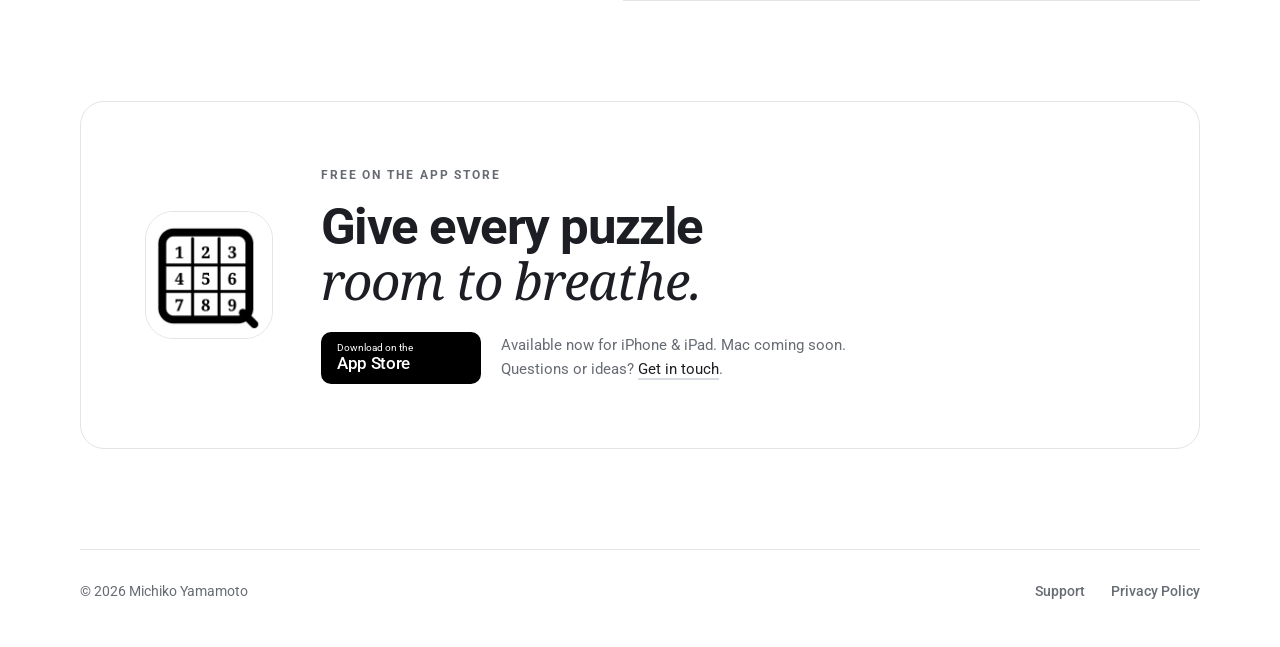
==== commit abd5af66: "Add files via upload" ====
--- a/index.html
+++ b/index.html
@@ -3,8 +3,8 @@
 <head>
   <meta charset="utf-8">
   <meta name="viewport" content="width=device-width, initial-scale=1">
-  <title>Quietly: Sudoku — a calm, ad-free Sudoku for iPhone, iPad &amp; Mac</title>
-  <meta name="description" content="A calm Sudoku for iPhone, iPad and Mac. Five levels, daily puzzles, hints that teach the next step, and no ads.">
+  <title>Quietly: Sudoku — calm, ad-free Sudoku for iPhone and iPad</title>
+  <meta name="description" content="A calm Sudoku for iPhone and iPad, with Mac coming soon. Five levels, daily puzzles, hints that teach the next step, and no ads.">
   <meta name="theme-color" content="#FFFFFF">
   <meta name="apple-itunes-app" content="app-id=6821949804">
   <link rel="canonical" href="https://astronomiku.github.io/QuietlySudoku/">
@@ -44,23 +44,32 @@
           <ul class="pills" aria-label="Highlights">
             <li>No ads</li><li>No account</li><li>Five levels</li><li>Daily puzzles</li><li>Plays offline</li>
           </ul>
-          <div class="cta"><a class="store-badge" href="https://apps.apple.com/us/app/quietly-sudoku/id6821949804" aria-label="Download Quietly: Sudoku for iPhone and iPad on the App Store"><img src="https://tools.applemarketingtools.com/api/badges/download-on-the-app-store/black/en-us?size=250x83" alt="Download on the App Store" width="160" height="53"></a><span>Free for iPhone &amp; iPad · No ads<br><span class="soon-note">Mac version coming soon</span></span></div>
+          <div class="cta"><a class="store-badge" href="https://apps.apple.com/us/app/quietly-sudoku/id6821949804" aria-label="Download Quietly: Sudoku for iPhone and iPad on the App Store"><span><small>Download on the</small>App Store</span></a><span>Free for iPhone &amp; iPad · No ads<br><span class="soon-note">Mac version coming soon</span></span></div>
         </div>
       </div>
 
-      <div class="devices" aria-label="Quietly: Sudoku on each device">
-        <figure class="device mac" style="--ar:2360/1696;--g:1.3915">
-          <img src="assets/screenshots/mac-game.png" alt="A Sudoku game in progress in Quietly: Sudoku on Mac" width="2360" height="1696">
-          <figcaption><strong>Mac <em class="soon-tag">Coming soon</em></strong><span>macOS 15 or later</span></figcaption>
-        </figure>
-        <figure class="device ipad" style="--ar:1372/1830;--g:0.7497">
-          <img src="assets/screenshots/ipad-game.png" alt="A new Easy puzzle in Quietly: Sudoku on iPad" width="1372" height="1830">
-          <figcaption><strong>iPad</strong><span>iPadOS 18 or later</span></figcaption>
-        </figure>
-        <figure class="device iphone" style="--ar:880/1912;--g:0.4603">
-          <img src="assets/screenshots/iphone-game.png" alt="A Sudoku game with notes in Quietly: Sudoku on iPhone" width="880" height="1912">
-          <figcaption><strong>iPhone</strong><span>iOS 18 or later</span></figcaption>
-        </figure>
+      <div class="device-carousel" aria-roledescription="carousel" aria-label="Quietly: Sudoku on each device" tabindex="0">
+        <div class="device-stage">
+          <button class="device-arrow device-previous" type="button" aria-label="Previous device">←</button>
+          <figure class="device iphone" data-device="iPhone">
+            <img src="assets/screenshots/iphone-game.png" alt="A Sudoku game with notes in Quietly: Sudoku on iPhone" width="880" height="1912" decoding="async">
+            <figcaption><strong>iPhone</strong><span>iOS 18 or later</span></figcaption>
+          </figure>
+          <figure class="device ipad" data-device="iPad" hidden>
+            <img src="assets/screenshots/ipad-game.png" alt="An Easy puzzle in Quietly: Sudoku on iPad with teal player entries" width="1102" height="1427" decoding="async">
+            <figcaption><strong>iPad</strong><span>iPadOS 18 or later</span></figcaption>
+          </figure>
+          <figure class="device mac" data-device="Mac" hidden>
+            <img src="assets/screenshots/mac-game.png" alt="Preview of a Sudoku game in Quietly: Sudoku for Mac" width="2360" height="1696" decoding="async">
+            <figcaption><strong>Mac <em class="soon-tag">Coming soon</em></strong><span>macOS 15 or later</span></figcaption>
+          </figure>
+          <button class="device-arrow device-next" type="button" aria-label="Next device">→</button>
+        </div>
+        <div class="device-dots" role="group" aria-label="Choose a device">
+          <button class="active" type="button" data-device-index="0" aria-label="Show iPhone" aria-current="true"></button>
+          <button type="button" data-device-index="1" aria-label="Show iPad" aria-current="false"></button>
+          <button type="button" data-device-index="2" aria-label="Show Mac" aria-current="false"></button>
+        </div>
       </div>
     </header>
 
@@ -83,7 +92,7 @@
       </div>
       <div class="feature-grid">
         <article><span class="glyph" aria-hidden="true">?</span><h3>Hints that teach</h3><p>Step-by-step clues point you to the deduction first, so you learn the technique instead of copying the answer.</p></article>
-        <article><span class="glyph" aria-hidden="true">5</span><h3>Graded by logic</h3><p>Puzzles are graded by the techniques it takes to solve them, not by how many clues they show.</p></article>
+        <article><span class="glyph" aria-hidden="true">5</span><h3>Graded by logic</h3><p>Puzzles are graded by the techniques they take to solve, not by how many clues they show.</p></article>
         <article><span class="glyph" aria-hidden="true">✎</span><h3>Your notes, your work</h3><p>Pencil marks are never filled in for you. The solving stays yours.</p></article>
         <article><span class="glyph" aria-hidden="true">↺</span><h3>Records, not rankings</h3><p>Best scores, best times and clean streaks, measured only against yourself.</p></article>
         <article><span class="glyph" aria-hidden="true">Aa</span><h3>Play your way</h3><p>Six calm board themes including a low-glare dark one, larger numbers, left-handed controls and sound you can switch off.</p></article>
@@ -106,7 +115,7 @@
         <div class="carousel-stage">
           <button class="carousel-arrow previous" type="button" aria-label="Previous screenshot">←</button>
           <figure>
-            <div class="carousel-image"><img src="assets/screenshots/iphone-home.png" alt="Quietly: Sudoku home screen on iPhone showing five difficulty levels"></div>
+            <div class="carousel-image"><img src="assets/screenshots/iphone-home.png" alt="Quietly: Sudoku home screen on iPhone showing five difficulty levels" decoding="async"></div>
             <figcaption><span class="carousel-platform">iPhone</span><strong class="carousel-title">Five levels with clear progression</strong><small class="carousel-count" aria-live="polite">1 / 6</small></figcaption>
           </figure>
           <button class="carousel-arrow next" type="button" aria-label="Next screenshot">→</button>
@@ -132,7 +141,7 @@
       <div>
         <p class="eyebrow">Free on the App Store</p>
         <h2>Give every puzzle<br><em>room to breathe.</em></h2>
-        <div class="cta"><a class="store-badge" href="https://apps.apple.com/us/app/quietly-sudoku/id6821949804" aria-label="Download Quietly: Sudoku for iPhone and iPad on the App Store"><img src="https://tools.applemarketingtools.com/api/badges/download-on-the-app-store/black/en-us?size=250x83" alt="Download on the App Store" width="160" height="53"></a><span>Available now for iPhone &amp; iPad. Mac coming soon.<br>Questions or ideas? <a href="support/">Get in touch</a>.</span></div>
+        <div class="cta"><a class="store-badge" href="https://apps.apple.com/us/app/quietly-sudoku/id6821949804" aria-label="Download Quietly: Sudoku for iPhone and iPad on the App Store"><span><small>Download on the</small>App Store</span></a><span>Available now for iPhone &amp; iPad. Mac coming soon.<br>Questions or ideas? <a href="support/">Get in touch</a>.</span></div>
       </div>
     </section>
   </main>
--- a/styles.css
+++ b/styles.css
@@ -1,11 +1,7 @@
-/* Quietly: Sudoku — site styles in the app's Classic theme (Theme.swift → classic). */
 :root{
   color-scheme:light;
-  /* Matches what the app actually draws for Classic (Theme.swift: shared light
-     palette + Classic accents). Keep the two in sync. */
   --bg:#FFFFFF;--surface:#FFFFFF;--ink:#1C1E23;--muted:#676B73;
-  --thick:#25272D;--thin:#D8DBE1;--peer:#F3F4F6;--same:#E3E3E4;--sel:#D4D4D4;--sel-fg:#2C2C2E;
-  --entry:#007C83;--err:#C9342F;--err-bg:#FBE8E6;--border:#E2E4E8;--soft:#E7E7E8;--accent:#3A3A3C;
+  --thin:#D8DBE1;--border:#E2E4E8;--accent:#3A3A3C;
   --serif:"Noto Serif",Georgia,serif;
   --sans:Roboto,-apple-system,BlinkMacSystemFont,"Segoe UI",sans-serif;
 }
@@ -48,28 +44,6 @@
 .pills li{border:1px solid var(--thin);border-radius:999px;padding:7px 14px;background:var(--surface);font-weight:500;font-size:.88rem}
 .soon{display:inline-flex;align-items:center;gap:10px;margin:34px 0 0;padding:10px 16px;border:1px solid var(--thin);border-radius:999px;background:var(--surface);color:var(--ink);font-weight:500;font-size:.92rem}
 .soon::before{content:"";width:8px;height:8px;border-radius:50%;background:var(--accent)}
-
-/* Live board (mirrors the in-app Classic board) */
-.board-wrap{margin:0}
-.board{display:grid;grid-template-columns:repeat(9,1fr);aspect-ratio:1;background:var(--surface);border:3px solid var(--thick);border-radius:4px;box-shadow:0 30px 60px -30px rgba(28,30,35,.35);user-select:none}
-.board button{appearance:none;position:relative;display:grid;place-items:center;min-width:0;padding:0;border:0;border-right:1px solid var(--thin);border-bottom:1px solid var(--thin);background:var(--surface);color:var(--ink);font:400 clamp(1.05rem,3.4vw,1.85rem)/1 var(--serif);cursor:pointer;transition:background-color .15s}
-.board button:nth-child(9n){border-right:0}
-.board button:nth-child(9n+3),.board button:nth-child(9n+6){border-right:2px solid var(--thick)}
-.board button:nth-child(n+19):nth-child(-n+27),.board button:nth-child(n+46):nth-child(-n+54){border-bottom:2px solid var(--thick)}
-.board button:nth-child(n+73){border-bottom:0}
-.board button.peer{background:var(--peer)}
-.board button.same{background:var(--same);font-weight:600}
-.board button.sel{background:var(--sel);color:var(--sel-fg)}
-.board button.entry{color:var(--entry)}
-.board button.err{background:var(--err-bg);color:var(--err);text-decoration:underline;text-decoration-thickness:2px;text-underline-offset:4px}
-.board button.notes{grid-template-columns:repeat(3,1fr);grid-template-rows:repeat(3,1fr);place-items:center;font-size:clamp(.5rem,1.1vw,.68rem);color:var(--muted)}
-.board-wrap figcaption{display:flex;flex-wrap:wrap;gap:6px 18px;margin-top:16px;color:var(--muted);font-size:.84rem}
-.key{display:inline-flex;align-items:center;gap:7px}
-.key i{display:inline-block;width:12px;height:12px;border-radius:3px;border:1px solid var(--thin)}
-.key .k-given{background:var(--ink);border-color:var(--ink)}
-.key .k-entry{background:var(--entry);border-color:var(--entry)}
-.key .k-err{background:var(--err);border-color:var(--err)}
-.key .k-peer{background:var(--peer)}
 
 /* How it plays */
 .steps{display:grid;grid-template-columns:repeat(4,minmax(0,1fr));gap:0;margin:0;padding:0;list-style:none;counter-reset:step;border-top:2px solid var(--ink)}
@@ -172,25 +146,38 @@
 .cta{display:flex;flex-wrap:wrap;align-items:center;gap:14px 20px;margin-top:34px}
 .closing .cta{margin-top:22px}
 .cta>span{color:var(--muted);font-size:.92rem}
-.store-badge{display:inline-block;line-height:0;border-radius:10px;transition:opacity .15s}
+.store-badge{display:inline-flex;align-items:center;min-width:160px;min-height:52px;padding:7px 16px;border-radius:10px;background:#000;color:#fff;text-decoration:none;line-height:1;transition:opacity .15s}
 .store-badge:hover{opacity:.82}
-.store-badge img{display:block;width:160px;height:auto;min-height:44px}
+.store-badge>span{display:flex;flex-direction:column;gap:2px;font-size:1.08rem;font-weight:500;letter-spacing:-.02em}
+.store-badge small{font-size:.63rem;font-weight:400;letter-spacing:0}
 .nav-get{color:var(--ink)!important;border:1px solid var(--thin);border-radius:999px;padding:4px 14px;margin:-5px 0;background:var(--surface)}
 @media(max-width:620px){.nav-get{display:none}}
 
-@media(prefers-reduced-motion:reduce){html{scroll-behavior:auto}.board button{transition:none}}
+@media(prefers-reduced-motion:reduce){html{scroll-behavior:auto}}
 
-/* Hero device screenshots: flex-grow = aspect ratio, so all three share one height */
-.devices{display:flex;align-items:flex-end;gap:clamp(16px,3vw,36px)}
-.device{flex:var(--g) 1 0;min-width:0;margin:0}
-.device img{display:block;width:100%;height:auto;aspect-ratio:var(--ar);filter:drop-shadow(0 18px 28px rgba(28,30,35,.16)) drop-shadow(0 0 1px rgba(28,30,35,.35))}
+.device-carousel{padding:24px;border:1px solid var(--border);border-radius:24px;background:var(--surface)}
+.device-stage{position:relative;display:grid;grid-template-columns:minmax(0,1fr);align-items:center;min-height:650px}
+.device{display:grid;place-items:center;min-width:0;margin:0}
+.device[hidden]{display:none}
+.device img{display:block;width:auto;height:auto;max-width:100%;max-height:570px;filter:drop-shadow(0 18px 28px rgba(28,30,35,.16)) drop-shadow(0 0 1px rgba(28,30,35,.35))}
 .device.ipad img{border-radius:12px}
 .device figcaption{display:flex;flex-direction:column;align-items:center;margin-top:18px;text-align:center;line-height:1.3}
 .device figcaption strong{font-size:1rem}
 .device figcaption span{color:var(--muted);font-size:.84rem}
+.device-arrow{position:absolute;top:50%;z-index:2;display:grid;place-items:center;width:48px;height:48px;border:1px solid var(--thin);border-radius:50%;background:rgba(255,255,255,.92);color:var(--ink);font-size:1.2rem;cursor:pointer;transform:translateY(-50%)}
+.device-previous{left:0}
+.device-next{right:0}
+.device-arrow:hover{border-color:var(--ink)}
+.device-dots{display:flex;justify-content:center;gap:9px;margin-top:18px}
+.device-dots button{width:9px;height:9px;padding:0;border:0;border-radius:999px;background:var(--thin);cursor:pointer}
+.device-dots button.active{width:28px;background:var(--ink)}
 @media(max-width:620px){
-  .devices{flex-wrap:wrap;gap:28px 16px}
-  .device.mac{flex-basis:100%}
+  .device-carousel{padding:14px;border-radius:18px}
+  .device-stage{min-height:540px}
+  .device img{max-height:450px}
+  .device-arrow{width:40px;height:40px}
+  .device-previous{left:2px}
+  .device-next{right:2px}
 }
 .soon-note{color:var(--ink);font-weight:500}
 .soon-tag{display:inline-block;margin-left:6px;padding:1px 8px;border:1px solid var(--thin);border-radius:999px;font-style:normal;font-size:.72rem;font-weight:500;color:var(--muted);vertical-align:2px}
